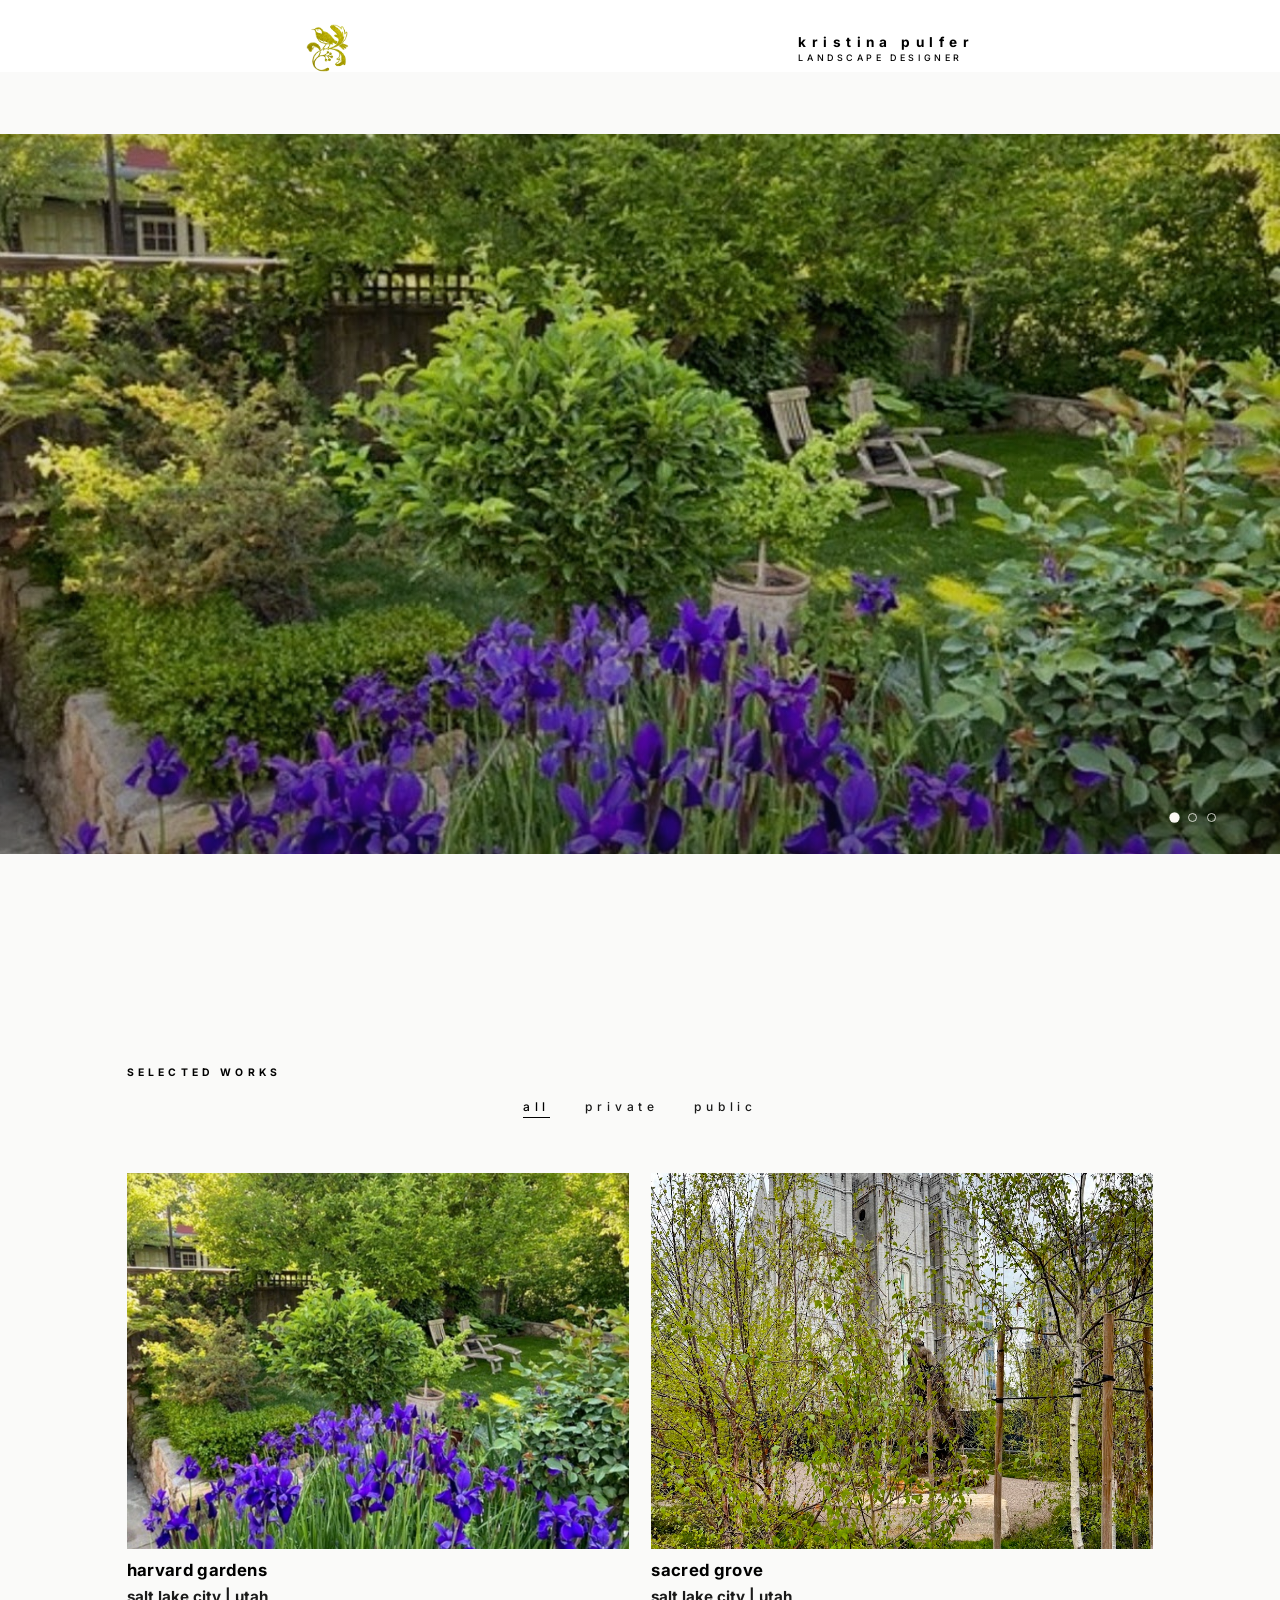
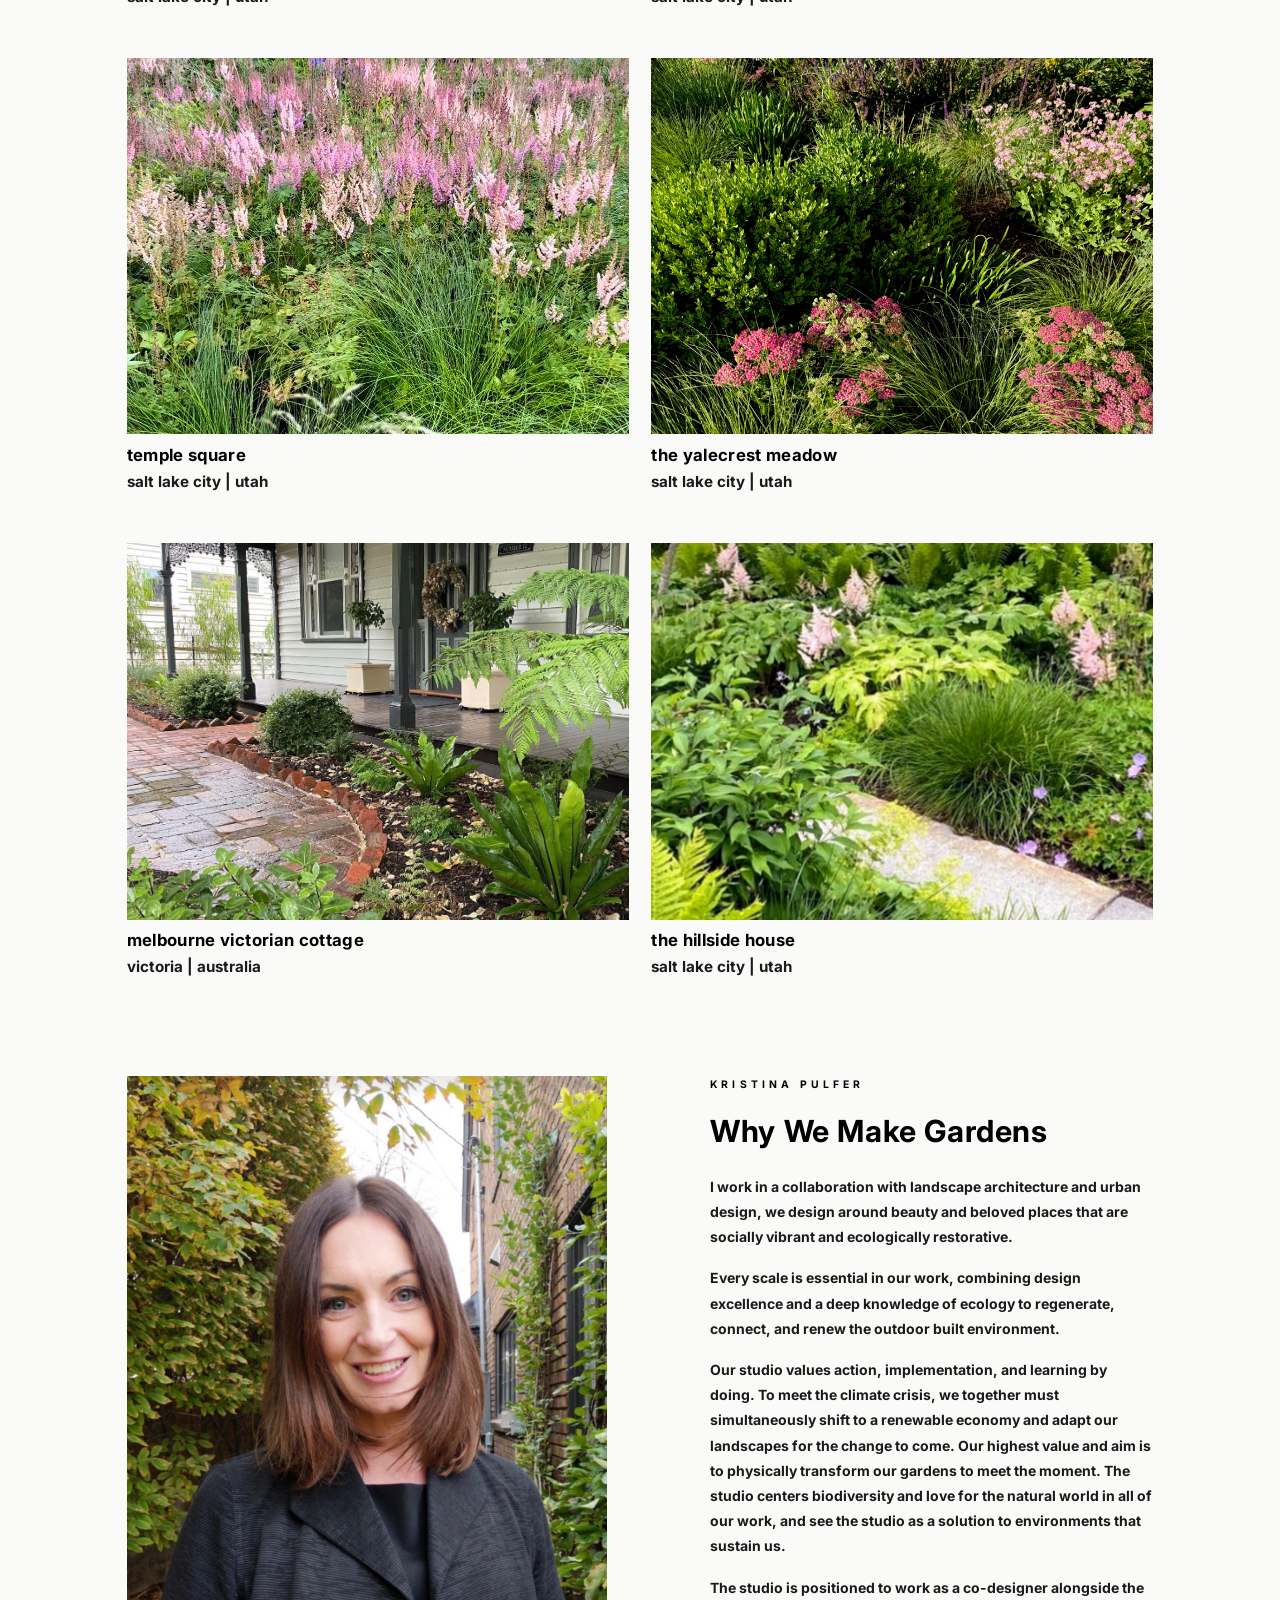
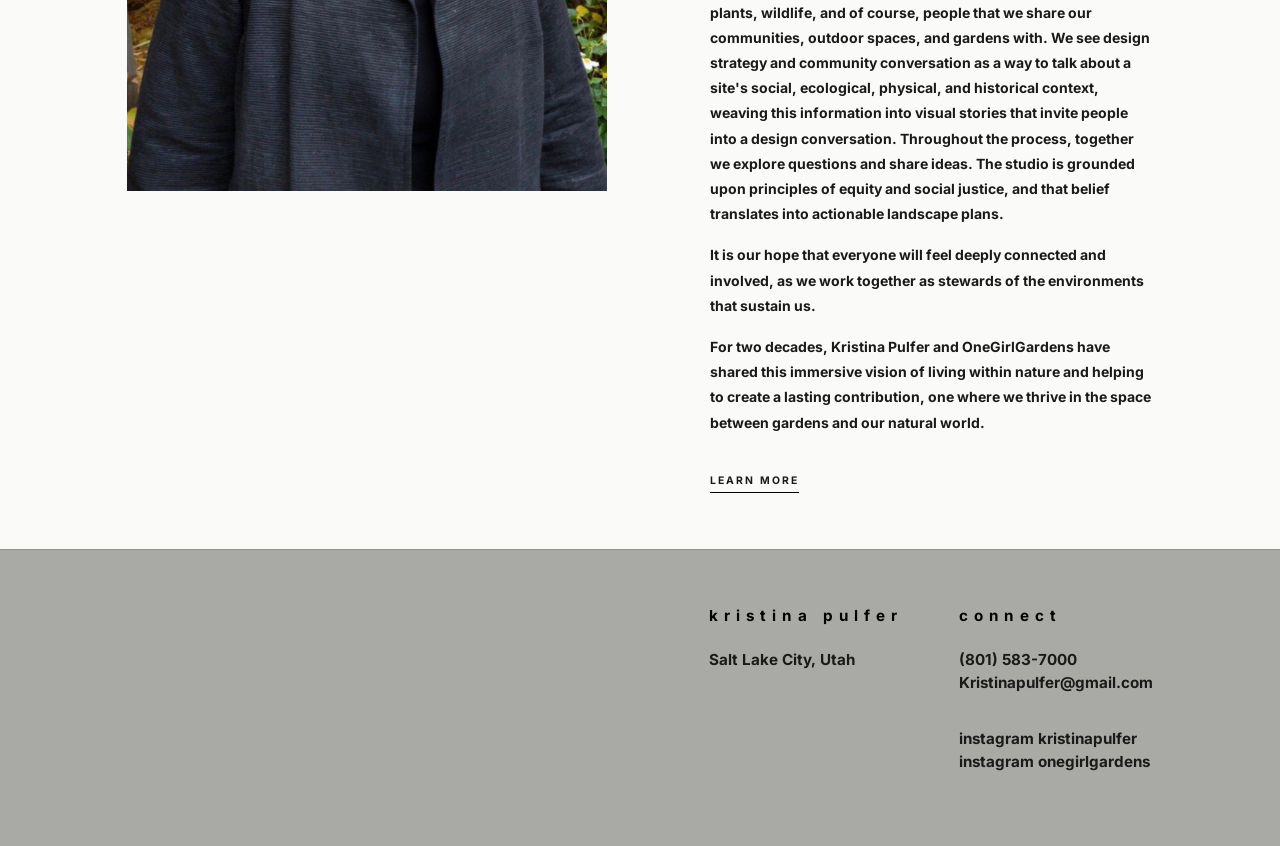
==== index.html @ d4b8185e "Remove divider line between Kristina Pulfer label and Why We Make Gardens heading Co-Authored-By: Cl" ====
<!doctype html>
<html lang="en">
<head>
<meta charset="UTF-8">
<meta name="viewport" content="width=device-width, initial-scale=1.0">
<meta name="google-site-verification" content="10KIgtIdjtp8dzds5m4-PGJbLfyk-0_ykERkSI04uSA" />
<title>Kristina Pulfer — Landscape Designer</title>
<meta name="description" content="Kristina Pulfer is a landscape designer based in Salt Lake City, working on residential gardens and civic grounds with a focus on native and water-resilient planting.">
<meta property="og:title" content="Kristina Pulfer — Landscape Designer">
<meta property="og:description" content="Landscape design and native, water-resilient planting for private gardens and civic grounds in Salt Lake City and beyond.">
<meta property="og:image" content="https://kristinapulfer.com/images/HARVARD_SUNKEN_GARDEN.jpg">
<meta property="og:url" content="https://kristinapulfer.com/">
<meta property="og:type" content="website">
<meta name="twitter:card" content="summary_large_image">
<link rel="stylesheet" href="css/style.css">
</head>
<body>

<header class="site-header">
  <div class="container">
    <a class="brand-logo" href="index.html" aria-label="Kristina Pulfer — Home"><img src="images/BIRD_LOGO.png" alt="Kristina Pulfer logo"></a>
    <nav class="main-nav">
      <a href="index.html" class="active">Projects</a>
      <a href="about.html">About</a>
      <a href="studio.html">Studio</a>
      <a href="faq.html" class="nav-faq">FAQ</a>
      <a href="visual-journal.html">Visual Journal</a>
    </nav>
    <button class="nav-toggle" aria-label="Toggle menu">
      <span class="toggle-name">kristina pulfer</span>
      <span class="toggle-tag">Landscape Designer</span>
    </button>
  </div>
</header>

<div class="home-hero">
  <div class="hero-slide is-active"><img src="images/HARVARD_SUNKEN_GARDEN_IRIS.jpg" alt="Purple irises in the sunken garden, Harvard Gardens"></div>
  <div class="hero-slide"><img src="images/HERO_TS_COME_FOLLOW_ME.jpg" alt="Naturalistic perennial border, Temple Square"></div>
  <div class="hero-slide"><img src="images/HERO_PRIESTHOOD_ASSEMBLYHALL.jpg" alt="Coneflowers and grasses, Temple Square"></div>
  <div class="hero-dots">
    <button type="button" class="is-active" aria-label="Show slide 1"></button>
    <button type="button" aria-label="Show slide 2"></button>
    <button type="button" aria-label="Show slide 3"></button>
  </div>
</div>

<section class="projects-band" style="padding-bottom:2.5rem;">
  <div class="container">
    <div class="selected-heading">
      <p class="label">Selected Works</p>
    </div>

    <div class="filter-tabs">
      <button type="button" class="active" data-filter="all">all</button>
      <button type="button" data-filter="private">private</button>
      <button type="button" data-filter="public">public</button>
    </div>

    <div class="square-grid">

      <a class="square-tile" href="projects/harvard.html" data-location="private">
        <div class="frame"><img src="images/HARVARD_SUNKEN_GARDEN.jpg" alt="Sunken garden room, Harvard Gardens"></div>
        <div class="square-caption">
          <h3>harvard gardens</h3>
          <p class="location">salt lake city | utah</p>
        </div>
      </a>

      <a class="square-tile" href="projects/sacred-grove.html" data-location="public">
        <div class="frame"><img src="images/SACREDGROVE_TEMPLE.jpg" alt="Sacred Grove, Temple Square"></div>
        <div class="square-caption">
          <h3>sacred grove</h3>
          <p class="location">salt lake city | utah</p>
        </div>
      </a>

      <a class="square-tile" href="projects/priesthood-garden.html" data-location="public">
        <div class="frame"><img src="images/PRIESTHOOD_ASTILBE2.jpg" alt="Astilbe meadow, Priesthood Garden, Temple Square"></div>
        <div class="square-caption">
          <h3>temple square</h3>
          <p class="location">salt lake city | utah</p>
        </div>
      </a>

      <a class="square-tile" href="projects/1500-east.html" data-location="private">
        <div class="frame"><img src="images/YALECREST_SEDUM_BORDER.jpg" alt="Sedum, grasses, and salvia border, the Yalecrest Meadow"></div>
        <div class="square-caption">
          <h3>the yalecrest meadow</h3>
          <p class="location">salt lake city | utah</p>
        </div>
      </a>

      <a class="square-tile" href="projects/no-12.html" data-location="private">
        <div class="frame"><img src="images/MELBOURNE_FERN_BORDER.jpeg" alt="Front porch with wreath on the door, Melbourne Victorian Cottage"></div>
        <div class="square-caption">
          <h3>melbourne victorian cottage</h3>
          <p class="location">victoria | australia</p>
        </div>
      </a>

      <a class="square-tile" href="projects/avenues.html" data-location="private">
        <div class="frame"><img src="images/AVENUES_GARDEN.jpg" alt="Terraced hillside garden, The Hillside House"></div>
        <div class="square-caption">
          <h3>the hillside house</h3>
          <p class="location">salt lake city | utah</p>
        </div>
      </a>

    </div>
  </div>
</section>

<section id="studio" class="text-band">
  <div class="container">
    <div class="about-teaser" style="grid-template-columns: 1.1fr 1fr; align-items: start;">
      <div class="about-teaser-img" style="aspect-ratio: 1320 / 1965; max-width: 480px;">
        <img src="images/KRISTINA_PORTRAIT_HARVARD.jpeg" alt="Kristina Pulfer" style="width:100%; height:100%; object-fit:cover;">
      </div>
      <div class="about-teaser-text">
        <p class="label">Kristina Pulfer</p>
        <h2 style="font-size:clamp(1.4rem, 2.6vw, 1.9rem); margin:0.6em 0 0.8em;">Why We Make Gardens</h2>
        <p>I work in a collaboration with landscape architecture and urban design, we design around beauty and beloved places that are socially vibrant and ecologically restorative.</p>
        <p>Every scale is essential in our work, combining design excellence and a deep knowledge of ecology to regenerate, connect, and renew the outdoor built environment.</p>
        <p>Our studio values action, implementation, and learning by doing. To meet the climate crisis, we together must simultaneously shift to a renewable economy and adapt our landscapes for the change to come. Our highest value and aim is to physically transform our gardens to meet the moment. The studio centers biodiversity and love for the natural world in all of our work, and see the studio as a solution to environments that sustain us.</p>
        <p>The studio is positioned to work as a co-designer alongside the plants, wildlife, and of course, people that we share our communities, outdoor spaces, and gardens with. We see design strategy and community conversation as a way to talk about a site's social, ecological, physical, and historical context, weaving this information into visual stories that invite people into a design conversation. Throughout the process, together we explore questions and share ideas. The studio is grounded upon principles of equity and social justice, and that belief translates into actionable landscape plans.</p>
        <p>It is our hope that everyone will feel deeply connected and involved, as we work together as stewards of the environments that sustain us.</p>
        <p>For two decades, Kristina Pulfer and OneGirlGardens have shared this immersive vision of living within nature and helping to create a lasting contribution, one where we thrive in the space between gardens and our natural world.</p>
        <a href="about.html" style="display:inline-block; margin-top:1.4rem; font-family:'Inter',sans-serif; font-size:0.65rem; letter-spacing:0.2em; text-transform:uppercase; border-bottom:1px solid var(--brown); padding-bottom:2px;">Learn More</a>
      </div>
    </div>
  </div>
</section>

<footer class="site-footer" style="margin-top:0;">
  <div class="container">
    <div class="footer-grid">
      <div>
        <p class="footer-name">Kristina Pulfer</p>
        <p>Salt Lake City, Utah</p>
      </div>
      <div>
        <h4 class="label">Connect</h4>
        <a href="tel:+18015837000">(801) 583-7000</a>
        <a href="mailto:Kristinapulfer@gmail.com">Kristinapulfer@gmail.com</a>
        <a href="https://instagram.com/kristinapulfer" target="_blank" rel="noopener" style="margin-top:2.4em;">instagram kristinapulfer</a>
        <a href="https://instagram.com/onegirlgardens" target="_blank" rel="noopener">instagram onegirlgardens</a>
      </div>
    </div>
  </div>
</footer>
<script src="js/main.js"></script>
</body>
</html>
---- css/style.css ----
@import url('https://fonts.googleapis.com/css2?family=Inter:wght@300;400;500;700&display=swap');

:root {
  --cream: #FAFAF9;
  --cream-alt: #FAFAF9;
  --footer-gray: #A9A9A5;
  --page-gray: #FAFAF9;
  --brown: #000000;
  --brown-soft: #1A1A1A;
  --green: #000000;
  --green-dark: #000000;
  --line: rgba(0, 0, 0, 0.14);
  --max: 1180px;
}

* { box-sizing: border-box; }

html { font-size: 16px; scroll-behavior: smooth; overflow-x: hidden; }
html.nav-open, html.nav-open body { overflow: hidden; }

body {
  margin: 0;
  overflow-x: hidden;
  background: var(--cream);
  color: var(--brown-soft);
  font-family: 'Inter', Helvetica, Arial, sans-serif;
  font-weight: 700;
  line-height: 1.6;
  -webkit-font-smoothing: antialiased;
}

h1, h2, h3, h4 {
  font-family: 'Inter', Helvetica, Arial, sans-serif;
  color: var(--brown);
  font-weight: 700;
  letter-spacing: 0.02em;
  line-height: 1.2;
  margin: 0 0 0.5em;
}

h1 { font-size: clamp(2.4rem, 5vw, 4rem); }
h2 { font-size: clamp(1.8rem, 3vw, 2.6rem); }
h3 { font-size: clamp(1.2rem, 2vw, 1.6rem); }

a { color: inherit; text-decoration: none; }

p { font-size: 0.875rem; line-height: 1.8; margin: 0 0 1.2em; }

img { max-width: 100%; display: block; }

.label {
  font-family: 'Inter', Helvetica, Arial, sans-serif;
  text-transform: uppercase;
  letter-spacing: 0.4em;
  font-size: 0.65rem;
  font-weight: 700;
  color: var(--green-dark);
}

.container {
  max-width: var(--max);
  margin: 0 auto;
  padding: 0 6vw;
}
.container-wide {
  max-width: none;
  margin: 0;
  padding: 0 6vw;
}
.text-band {
  background: var(--page-gray);
  padding-top: 3.5rem;
  padding-bottom: 3.5rem;
}

/* ---------- Header / Nav ---------- */
.site-header {
  position: relative;
  z-index: 50;
  background: #FFFFFF;
  border-bottom: none;
}

.site-header .container {
  display: flex;
  flex-direction: row;
  align-items: center;
  justify-content: space-between;
  height: auto;
  padding-top: 1.5rem;
  padding-bottom: 0;
  padding-left: min(3in, 20vw);
  padding-right: min(3in, 20vw);
  position: relative;
}

.brand-icon { display: none; }

.main-nav { display: none; }

.nav-toggle {
  display: flex; flex-direction: column; align-items: flex-start; gap: 2px;
  background: none; border: none; cursor: pointer;
  z-index: 60; position: relative; padding: 0; text-align: left;
}
.nav-toggle .toggle-name {
  font-family: 'Inter', sans-serif; font-size: 0.85rem; font-weight: 700;
  letter-spacing: 0.4em; color: var(--brown); text-transform: lowercase;
}
.nav-toggle .toggle-tag {
  font-family: 'Inter', Helvetica, Arial, sans-serif; font-size: 0.56rem; font-weight: 500;
  letter-spacing: 0.4em; text-transform: uppercase; color: var(--green-dark);
  background: linear-gradient(90deg, var(--green-dark) 0%, var(--brown) 50%, var(--green-dark) 100%);
  background-size: 260% 100%;
  background-position: 0% 0%;
  -webkit-background-clip: text;
  background-clip: text;
  -webkit-text-fill-color: transparent;
  transition: background-position 1.2s ease;
}
.nav-toggle:hover .toggle-tag {
  background-position: 100% 0%;
}

.brand-logo {
  display: flex; align-items: center; z-index: 60; position: relative;
}
.brand-logo img { height: 48px; width: auto; display: block; }
html.nav-open .brand-logo { display: none; }

.main-nav { position: fixed; inset: 0; background: var(--footer-gray); flex-direction: column;
  align-items: center; justify-content: center; padding: 2em 8vw; gap: 2.2em; margin-top: 0; transform: translateX(100%);
  transition: transform 0.3s ease; z-index: 55; }
.main-nav.open { display: flex; transform: translateX(0); }
.main-nav a {
  font-family: 'Inter', sans-serif; font-weight: 700; font-size: 1.15rem;
  letter-spacing: 0.4em; text-transform: lowercase; color: var(--brown);
  padding: 0; border-bottom: none; text-align: center;
}
.main-nav a:hover, .main-nav a.active { color: var(--brown); opacity: 0.7; }
.main-nav a.nav-faq { text-transform: none; }

/* ---------- Sections ---------- */
section { padding: 5rem 0; }
.section-alt { background: var(--cream-alt); border-top: 1px solid var(--line); border-bottom: 1px solid var(--line); }
.intro {
  max-width: 720px;
  margin-left: 0;
  margin-right: auto;
}
.intro p:first-of-type { font-size: 1rem; color: var(--brown); }

.divider {
  border: none; border-top: 1px solid var(--line);
  width: 40px; margin: 2rem 0;
}

/* ---------- Text hero band (interior pages) ---------- */
.about-hero {
  padding: 6.5rem 0 4.6rem;
  background: var(--cream-alt);
  border-bottom: 1px solid var(--line);
}
.about-hero-inner { max-width: var(--max); margin: 0 auto; padding: 0 6vw; }
.about-hero-inner h1 { max-width: 800px; margin-bottom: 0; }

.simple-hero { padding: 3.4rem 0; }
.simple-hero .about-hero-inner .label { margin-bottom: 0.6em; }
.simple-hero .about-hero-inner h1 {
  font-family: 'Inter', sans-serif; font-weight: 700; text-transform: lowercase;
  font-size: clamp(1.5rem, 3vw, 2rem); letter-spacing: 0.01em;
  margin-bottom: 0.7em;
}
.simple-hero .about-hero-inner p { max-width: 620px; }
.about-hero-inner p { max-width: 620px; margin-top: 0; margin-bottom: 0; }

/* ---------- Split-screen: image + type ---------- */
.about-teaser {
  display: grid;
  grid-template-columns: 1fr 1fr;
  gap: 6rem;
  align-items: center;
}
.about-teaser-text p { max-width: 480px; margin-bottom: 1rem; }
.about-teaser-img { aspect-ratio: 3 / 4; overflow: hidden; background: var(--line); }
.about-teaser-img img { width: 100%; height: 100%; object-fit: cover; }
@media (max-width: 960px) {
  .about-teaser { grid-template-columns: 1fr; gap: 3rem; }
  .about-teaser-img { aspect-ratio: 16 / 9; }
}

/* ---------- Pull quote ---------- */
.pull-quote { max-width: 760px; margin: 0 auto; text-align: center; }
.pull-quote blockquote {
  margin: 0; font-family: 'Inter', Helvetica, Arial, sans-serif; font-style: italic;
  font-weight: 700; font-size: clamp(1.5rem, 3vw, 2.1rem); line-height: 1.4; color: var(--brown);
}
.pull-quote cite {
  display: block; margin-top: 1.4rem; font-style: normal;
  font-family: 'Inter', sans-serif; font-size: 0.65rem; letter-spacing: 0.4em;
  text-transform: uppercase; color: var(--green-dark);
}

/* ---------- Single-column text block (methods/FAQ) ---------- */
.methods-block { max-width: 900px; }
.methods-block h2 {
  font-family: 'Inter', sans-serif; font-weight: 700; text-transform: lowercase;
  font-size: clamp(1.4rem, 2.6vw, 1.9rem); letter-spacing: 0.01em; margin-bottom: 0;
}
.methods-block p { margin-bottom: 1.2rem; max-width: 720px; }

/* ---------- Team / Principal ---------- */
.team-grid { display: grid; grid-template-columns: 1fr 1fr; gap: 6rem; margin-top: 3rem; }
.team-member-img { aspect-ratio: 770 / 1254; background: var(--line); overflow: hidden; margin-bottom: 1.5rem; }
.team-member-img img { width: 100%; height: 100%; object-fit: cover; }
.team-member h3 { font-size: 1.4rem; margin-bottom: 0.25rem; }
.team-member .role {
  font-family: 'Inter', sans-serif; font-size: 0.65rem; letter-spacing: 0.4em;
  text-transform: uppercase; color: var(--green-dark); margin-bottom: 1.5rem; display: block;
}
.team-member p { margin-bottom: 0.75rem; }
.credentials { margin-top: 1.5rem; list-style: none; padding: 0; }
.credentials li { font-size: 0.78rem; color: var(--brown-soft); padding: 0.6rem 0; border-top: 1px solid var(--line); }
.credentials li:last-child { border-bottom: 1px solid var(--line); }
@media (max-width: 780px) {
  .team-grid { grid-template-columns: 1fr; gap: 3rem; }
}

/* Single team member, shown side-by-side: photo left, info right */
.team-member-solo { display: grid; grid-template-columns: 280px 1fr; gap: 3.5rem; align-items: start; }
.team-member-solo .team-member-img { margin-bottom: 0; }
@media (max-width: 700px) {
  .team-member-solo { grid-template-columns: 1fr; gap: 1.6rem; }
  .team-member-solo .team-member-img { max-width: 280px; }
}

/* ---------- Two-column list block (services / locations) ---------- */
.methods-two-col { display: grid; grid-template-columns: 1fr 1fr; gap: 6rem; align-items: start; }
.methods-col ul { list-style: none; margin: 0; padding: 0; }
.methods-col li { padding: 0.75rem 0; border-bottom: 1px solid var(--line); font-size: 0.875rem; }
.methods-col li a:hover { color: var(--green-dark); }

.methods-list { list-style: none; margin-top: 0; padding: 0; }
.methods-list li { padding: 1.25rem 0; border-bottom: 1px solid var(--line); font-size: 0.875rem; color: var(--brown-soft); line-height: 1.75; }
.methods-list li:first-child { border-top: 1px solid var(--line); }
.methods-list li strong {
  display: block; font-family: 'Inter', Helvetica, Arial, sans-serif; font-size: 1.05rem;
  font-weight: 700; margin-bottom: 0.3rem;
}
.methods-list-avoid li strong { color: #8B5A46; }
.methods-list-use li strong { color: var(--green-dark); }
@media (max-width: 780px) {
  .methods-two-col { grid-template-columns: 1fr; gap: 3rem; }
}

/* ---------- Homepage hero (stacked) ---------- */
.home-hero { position: relative; width: 100%; height: 80vh; min-height: 480px; overflow: hidden; margin-top: max(0.65in, 5vh); margin-bottom: max(0.75in, 4vh); }
.home-hero .hero-slide {
  position: absolute; inset: 0; z-index: 0;
  opacity: 0; transition: opacity 1.8s ease;
}
.home-hero .hero-slide.is-active { opacity: 1; z-index: 1; }
.home-hero .hero-slide img { width: 100%; height: 100%; object-fit: cover; }
.home-hero::after {
  content: "";
  position: absolute; inset: 0; z-index: 2;
  background: linear-gradient(180deg, rgba(20,14,9,0.22) 0%, rgba(20,14,9,0.12) 45%, rgba(20,14,9,0.44) 100%);
}
.home-hero-text {
  position: absolute; left: 0; bottom: 0; max-width: 700px;
  text-align: left; padding: 0 6vw 3rem; z-index: 3;
}
.home-hero-text .label {
  color: rgba(251,249,243,0.85); margin-top: 0.8em; margin-bottom: 0;
  font-size: 0.8rem; letter-spacing: 0.4em;
}
.home-hero-text h1 {
  color: #FBF9F3; margin: 0;
  font-family: 'Inter', sans-serif; font-weight: 700;
  letter-spacing: 0.02em; text-transform: lowercase;
  font-size: clamp(1.8rem, 4vw, 3rem);
}

@media (max-width: 760px) {
  .home-hero-text { max-width: 100%; padding: 0 6vw 2.6rem; }
}

.hero-dots {
  position: absolute; right: 4rem; bottom: 2rem;
  display: flex; gap: 0.6em; z-index: 3;
}

@media (max-width: 760px) {
  .hero-dots { right: 6vw; bottom: 1.4rem; }
}
.hero-dots button {
  width: 9px; height: 9px; padding: 0; border-radius: 50%;
  border: 1px solid rgba(251,249,243,0.8); background: transparent;
  cursor: pointer; transition: background 0.25s, transform 0.25s;
}
.hero-dots button.is-active { background: #FBF9F3; transform: scale(1.15); }

/* ---------- Interior page hero ---------- */
.page-hero { position: relative; width: 100%; height: 52vh; min-height: 340px; overflow: hidden; }
.page-hero img { width: 100%; height: 100%; object-fit: cover; }
.page-hero::after {
  content: "";
  position: absolute; inset: 0;
  background: linear-gradient(180deg, rgba(20,14,9,0.2) 0%, rgba(20,14,9,0.1) 45%, rgba(20,14,9,0.42) 100%);
}
.page-hero-text {
  position: absolute; left: 0; bottom: 0; max-width: 640px;
  text-align: left; padding: 0 6vw 2.6rem; z-index: 2;
}
.page-hero-text .label {
  color: rgba(251,249,243,0.85); margin-bottom: 0.6em;
  font-size: 0.78rem; letter-spacing: 0.4em;
}
.page-hero-text h1 { color: #FBF9F3; margin: 0; }

@media (max-width: 760px) {
  .page-hero { height: 38vh; min-height: 280px; }
  .page-hero-text { padding: 0 6vw 2rem; }
}

.selected-heading { text-align: left; padding: 3.6rem 0 0; }

/* ---------- Project grid (homepage) ---------- */
/* ---------- Project filter tabs (Dan Pearson format) ---------- */
.filter-tabs {
  display: flex; gap: 2.2rem; justify-content: center;
  margin: 0 0 3.4rem;
}
.filter-tabs button {
  background: none; border: none; cursor: pointer; padding: 0.3em 0;
  font-family: 'Inter', sans-serif; font-size: 0.75rem; font-weight: 500;
  letter-spacing: 0.4em; text-transform: lowercase; color: var(--brown-soft);
  border-bottom: 1px solid transparent;
}
.filter-tabs button.active { color: var(--brown); border-bottom-color: var(--brown); }

/* ---------- Project grid (Dan Pearson format) ---------- */
.projects-band { background: var(--page-gray); padding-bottom: 3.5rem; }
.square-grid {
  display: grid;
  grid-template-columns: repeat(2, 1fr);
  column-gap: 1.4rem;
  row-gap: 3rem;
}
.square-tile { display: block; }
.square-tile.is-hidden { display: none; }
.square-tile .frame { width: 100%; aspect-ratio: 4 / 3; overflow: hidden; background: var(--line); }
.square-tile img { width: 100%; height: 100%; object-fit: cover; transition: transform 0.6s ease; }
.square-tile:hover img { transform: scale(1.03); }
.square-caption { padding-top: 0.6rem; }
.square-caption h3 {
  font-family: 'Inter', Helvetica, Arial, sans-serif;
  color: var(--brown); margin: 0 0 0.1em; font-size: 1.05rem;
  font-weight: 700; text-transform: lowercase; line-height: 1.4;
}
.square-caption .location {
  font-family: 'Inter', Helvetica, Arial, sans-serif; font-style: normal;
  font-size: 0.95rem; font-weight: 700; line-height: 1.7;
  color: var(--brown-soft); text-transform: lowercase; margin: 0;
}

@media (max-width: 900px) {
  .square-grid { grid-template-columns: repeat(2, 1fr); }
}
@media (max-width: 560px) {
  .square-grid { grid-template-columns: 1fr; }
}

/* ---------- Contact page ---------- */
.contact-inner {
  display: grid;
  grid-template-columns: 1fr 1fr;
  gap: 8rem;
  align-items: start;
}
.contact-heading { font-style: italic; margin-bottom: 3rem; max-width: 460px; }

.contact-details { list-style: none; margin: 1.6rem 0 0; padding: 0; }
.contact-details li {
  display: flex; gap: 1.5rem; align-items: baseline;
  padding: 1rem 0; border-bottom: 1px solid var(--line);
}
.contact-details .detail-key {
  font-family: 'Inter', sans-serif; font-size: 0.6rem; letter-spacing: 0.4em;
  text-transform: uppercase; color: var(--brown-soft); width: 60px; flex-shrink: 0;
}
.contact-details .detail-val { font-size: 0.88rem; color: var(--brown); }
.contact-details a:hover { text-decoration: underline; text-underline-offset: 3px; }

.call-button {
  display: inline-flex; align-items: center; gap: 0.6em;
  padding: 0.8em 1.6em; border: 1px solid var(--brown);
  font-family: 'Inter', sans-serif; font-size: 0.65rem; font-weight: 500;
  letter-spacing: 0.4em; text-transform: uppercase; color: var(--brown);
  transition: background 0.2s, color 0.2s;
}
.call-button:hover { background: var(--brown); color: var(--cream); text-decoration: none; }

.estimate-block h3 { font-size: clamp(1.4rem, 2.2vw, 1.8rem); font-weight: 700; margin-bottom: 0.75rem; }
.estimate-block > p { max-width: 460px; margin-bottom: 2.5rem; }

.estimate-form { display: flex; flex-direction: column; gap: 2rem; margin-top: 0; }
.estimate-form label {
  display: block; font-family: 'Inter', sans-serif; font-size: 0.65rem; font-weight: 500;
  letter-spacing: 0.4em; text-transform: uppercase; color: var(--brown-soft); margin-bottom: 0.5em;
}
.estimate-form input, .estimate-form select, .estimate-form textarea {
  width: 100%; padding: 0.5em 0; border: none; border-bottom: 1px solid var(--line);
  outline: none; font-family: 'Inter', sans-serif; font-weight: 700; font-size: 0.875rem; line-height: 1.6; background: transparent;
  color: var(--brown); border-radius: 0; -webkit-appearance: none; appearance: none;
  transition: border-color 0.2s;
}
.estimate-form select {
  cursor: pointer;
  background-image: url("data:image/svg+xml,%3Csvg xmlns='http://www.w3.org/2000/svg' width='10' height='6'%3E%3Cpath d='M1 1l4 4 4-4' stroke='%235C4A3C' fill='none'/%3E%3C/svg%3E");
  background-repeat: no-repeat; background-position: right 0.25rem center;
}
.estimate-form input::placeholder, .estimate-form textarea::placeholder { color: #B9A98F; }
.estimate-form input:focus, .estimate-form select:focus, .estimate-form textarea:focus { border-bottom-color: var(--brown); }
.estimate-form textarea { min-height: 90px; resize: vertical; }
.estimate-form button {
  align-self: flex-start; margin-top: 0.5rem; padding: 0.9rem 2.5rem;
  background: transparent; color: var(--brown); border: 1px solid var(--brown); cursor: pointer;
  font-family: 'Inter', sans-serif; font-size: 0.65rem; font-weight: 500; letter-spacing: 0.4em;
  text-transform: uppercase; transition: background 0.2s, color 0.2s;
}
.estimate-form button:hover { background: var(--brown); color: var(--cream); }

@media (max-width: 780px) {
  .contact-inner { grid-template-columns: 1fr; gap: 3rem; }
}

.contact-gray {
  background: var(--footer-gray);
  padding: 4rem 3rem;
  display: grid;
  grid-template-columns: 1fr 1fr;
  gap: 3vw;
  text-align: left;
}
.contact-gray .footer-name {
  font-family: 'Inter', sans-serif;
  font-weight: 500;
  font-size: 0.95rem;
  letter-spacing: 0.4em;
  color: var(--brown);
  text-transform: lowercase;
  margin: 0 0 0.6em;
}
.contact-gray p { font-family: 'Inter', sans-serif; font-weight: 700; font-size: 0.95rem; color: var(--brown-soft); margin: 0 0 0.4em; }
.contact-gray .contact-group h4 {
  font-family: 'Inter', sans-serif; font-weight: 500; font-size: 0.95rem;
  letter-spacing: 0.4em; text-transform: lowercase; color: var(--brown); margin: 0 0 0.6em;
}
.contact-gray .contact-group a {
  display: block; font-family: 'Inter', sans-serif; font-weight: 700; font-size: 0.95rem; color: var(--brown-soft); margin-bottom: 0.4em;
}
.contact-gray .contact-group a:hover { color: var(--green-dark); }
@media (max-width: 700px) {
  .contact-gray { grid-template-columns: 1fr; gap: 2rem; }
}

/* ---------- Project detail pages ---------- */
.project-hero { position: relative; width: 100%; height: 92vh; min-height: 560px; overflow: hidden; margin-top: max(0.75in, 8vh); margin-bottom: max(0.75in, 4vh); padding: 0 3vw; box-sizing: border-box; }
.project-hero img { width: 100%; height: 100%; object-fit: cover; display: block; }
.project-hero-overlay {
  position: absolute; top: 0; left: 0; right: 0;
  display: flex; justify-content: flex-start; align-items: flex-start;
  padding: 1.8rem 3vw;
}
.project-hero-overlay .project-hero-title,
.project-hero-overlay .studio-tag {
  font-family: 'Inter', sans-serif; font-weight: 700; font-size: 0.85rem;
  letter-spacing: 0.4em; text-transform: lowercase; color: #000; margin: 0;
}

.project-meta {
  list-style: none; margin: 1.3rem 0 1.8rem; padding: 0; max-width: 440px;
  font-family: 'Inter', sans-serif; font-size: 0.92rem;
}
.project-meta li { display: flex; justify-content: space-between; gap: 1rem; padding: 0.55em 0; border-top: 1px solid var(--line); }
.project-meta li:first-child { border-top: none; }
.project-meta .k { color: var(--brown-soft); }
.project-meta .v { color: var(--brown); text-align: right; }

.project-tagline {
  font-family: 'Inter', Helvetica, Arial, sans-serif;
  font-style: italic;
  font-size: 1.4rem;
  color: var(--brown);
  margin: 1.6rem 0 2.2rem;
  max-width: 560px;
}

/* ---------- Project narrative (Dan Pearson format) ---------- */
.dp-project-grid { display: grid; grid-template-columns: 1fr 2fr; gap: 5vw; }
.dp-section { max-width: 640px; margin: 0 0 1.8rem auto; }
.dp-section:last-child { margin-bottom: 0; }
.dp-heading {
  font-family: 'Inter', Helvetica, Arial, sans-serif; font-style: normal; font-weight: 700;
  font-size: 1.05rem; text-transform: none; color: var(--brown);
  margin-bottom: 0.5em; letter-spacing: 0;
}
.dp-section p {
  font-family: 'Inter', Helvetica, Arial, sans-serif; font-weight: 700; font-size: 0.95rem;
  line-height: 1.7; color: var(--brown-soft); margin-bottom: 0.8em;
}
.dp-section p strong { font-weight: 600; color: var(--brown); font-style: normal; }
.dp-section p em { font-style: italic; }
.dp-section ul { list-style: none; padding: 0; margin: 0 0 0.8em; }
.dp-section ul li {
  font-family: 'Inter', Helvetica, Arial, sans-serif; font-weight: 700; font-size: 0.95rem; line-height: 1.7;
  color: var(--brown-soft); margin-bottom: 0.7em; padding-left: 1.1em; position: relative;
}
.dp-section ul li::before { content: "\2014"; position: absolute; left: 0; color: var(--green-dark); }

/* ---------- Project pull-quote (Dan Pearson format) ---------- */
.dp-quote { max-width: 640px; margin: 0 0 1.8rem; }
.dp-quote blockquote {
  margin: 0 0 0.8em; font-family: 'Inter', sans-serif; font-weight: 700; font-style: italic;
  font-size: 0.95rem; line-height: 1.7; color: var(--brown-soft);
}
.dp-quote cite {
  display: block; font-style: normal; font-family: 'Inter', sans-serif;
  font-size: 0.85rem; color: var(--brown-soft);
}

/* ---------- Project metadata table (Dan Pearson format) ---------- */
.dp-meta { max-width: 640px; list-style: none; margin: 0 0 0 auto; padding: 0; }
.dp-meta li {
  display: grid; grid-template-columns: 160px 1fr; gap: 1.5rem;
  padding: 0.85em 0; border-bottom: 1px solid var(--line);
}
.dp-meta .k {
  font-family: 'Inter', Helvetica, Arial, sans-serif; font-weight: 700; font-size: 0.85rem;
  color: var(--brown); text-transform: lowercase;
}
.dp-meta .v { font-family: 'Inter', Helvetica, Arial, sans-serif; font-weight: 700; font-size: 0.9rem; color: var(--brown-soft); }
@media (max-width: 560px) {
  .dp-meta li { grid-template-columns: 1fr; gap: 0.3rem; }
}

@media (max-width: 860px) {
  .dp-project-grid { grid-template-columns: 1fr; gap: 2.4rem; }
}

.stack-gallery {
  margin-top: 1rem;
  width: 100vw;
  margin-left: calc(50% - 50vw);
  padding: 0 3vw;
  box-sizing: border-box;
}
.stack-gallery figure { margin: 0; overflow: hidden; }
.stack-gallery figcaption { font-family: 'Inter', sans-serif; font-size: 0.78rem; letter-spacing: 0.05em; color: var(--brown-soft); margin-top: 0.7rem; }

.gallery-row { margin-bottom: 0.5in; }
.gallery-row:last-child { margin-bottom: 0; }
.gallery-row.full img, .gallery-row.full video { width: 100%; height: auto; display: block; }
.gallery-row.pair { display: grid; grid-template-columns: repeat(2, 1fr); gap: 0.5in; }
.gallery-row.pair img, .gallery-row.pair video { width: 100%; height: 100%; aspect-ratio: 3 / 4; object-fit: cover; display: block; }
@media (max-width: 700px) {
  .gallery-row.pair { grid-template-columns: 1fr; }
}

/* ---------- Gallery ---------- */
.gallery {
  display: grid;
  grid-template-columns: repeat(6, 1fr);
  gap: 1.1rem;
  margin-top: 1rem;
}
.gallery img { width: 100%; height: 100%; object-fit: cover; }
.g-w2 { grid-column: span 3; }
.g-w3 { grid-column: span 4; }
.g-w1 { grid-column: span 2; }
.g-full { grid-column: span 6; }
.gallery figure { margin: 0; }
.gallery figcaption {
  font-family: 'Inter', sans-serif; font-size: 0.72rem; letter-spacing: 0.06em;
  color: var(--brown-soft); margin-top: 0.5rem;
}
@media (max-width: 760px) {
  .gallery { grid-template-columns: repeat(2, 1fr); }
  .g-w2, .g-w3, .g-w1, .g-full { grid-column: span 2; }
}

/* ---------- About page ---------- */
.coursework-grid {
  display: grid;
  grid-template-columns: repeat(3, 1fr);
  gap: 1.6rem;
  margin-top: 2rem;
}
.coursework-grid img { aspect-ratio: 4/3; object-fit: cover; }
.coursework-grid figcaption { font-family:'Inter',sans-serif; font-size:0.72rem; letter-spacing:0.05em; color: var(--brown-soft); margin-top:0.5rem; }
@media (max-width: 700px) {
  .coursework-grid { grid-template-columns: repeat(2, 1fr); }
}

/* ---------- Resume: Professional Experience ---------- */
.exp-grid {
  display: grid;
  grid-template-columns: 1fr 1fr;
  gap: 2.8rem;
  margin-top: 1.6rem;
}
.exp-entry .loc {
  font-family: 'Inter', sans-serif; font-size: 0.74rem; letter-spacing: 0.04em;
  color: var(--brown-soft); margin-bottom: 0.2rem;
}
.exp-entry .org {
  display: flex; justify-content: space-between; align-items: baseline; gap: 1rem;
  font-family: 'Inter', Helvetica, Arial, sans-serif; font-weight: 600; color: var(--brown); font-size: 1.2rem;
}
.exp-entry .org .dates {
  font-family: 'Inter', sans-serif; font-size: 0.72rem; letter-spacing: 0.04em;
  color: var(--brown-soft); font-weight: 700; white-space: nowrap;
}
.exp-entry .role { font-style: italic; color: var(--brown-soft); font-size: 0.96rem; margin: 0.15rem 0 0.7rem; }
.exp-entry .summary { font-size: 0.92rem; color: var(--brown-soft); line-height: 1.55; margin: 0 0 0.7rem; }
.exp-entry ul { margin: 0; padding-left: 1.05em; font-size: 0.88rem; color: var(--brown-soft); line-height: 1.55; }
.exp-entry li + li { margin-top: 0.4em; }

/* ---------- Resume: Education ---------- */
.edu-list { margin-top: 1.6rem; display: grid; grid-template-columns: 1fr 1fr; gap: 2.8rem; }
.edu-entry .school { font-family: 'Inter', Helvetica, Arial, sans-serif; font-weight: 600; color: var(--brown); font-size: 1.1rem; }
.edu-entry .track { font-size: 0.94rem; color: var(--brown-soft); }
.edu-entry .note {
  font-family: 'Inter', sans-serif; font-size: 0.72rem; letter-spacing: 0.02em;
  color: var(--brown-soft); margin-top: 0.2rem;
}

@media (max-width: 780px) {
  .exp-grid, .edu-list { grid-template-columns: 1fr; gap: 1.8rem; }
}

/* ---------- Footer ---------- */
.site-footer {
  border-top: 1px solid var(--line);
  padding: 3.5rem 0 4.5rem;
  margin-top: 1.5in;
  background: var(--footer-gray);
}
.footer-grid {
  display: flex;
  justify-content: flex-end;
  gap: 3.5rem;
}
.footer-grid h4, .footer-grid .footer-name {
  font-family: 'Inter', sans-serif; font-weight: 700; font-size: 0.95rem;
  letter-spacing: 0.4em; text-transform: lowercase; color: var(--brown);
  line-height: 1.3; margin: 0 0 1.6em;
}
.footer-grid p, .footer-grid a { font-family: 'Inter', sans-serif; font-weight: 700; font-size: 0.95rem; line-height: 1.3; color: var(--brown-soft); margin: 0 0 0.2em; }
.footer-grid a { display:block; }
.footer-grid a:hover { color: var(--green-dark); }
.footer-bottom {
  margin-top: 2.6rem; padding-top: 1.4rem; border-top: 1px solid var(--line);
  font-family:'Inter',sans-serif; font-size: 0.72rem; letter-spacing: 0.05em; color: var(--brown-soft);
  display:flex; justify-content:space-between; flex-wrap:wrap; gap: 0.6em;
}
@media (max-width: 700px) {
  .footer-grid { flex-direction: column; align-items: flex-start; text-align: left; gap: 2rem; }
}

/* ---------- FAQ page ---------- */
.faq-list { margin-top: 0; }
.faq-item { padding: 1.5rem 0; border-bottom: 1px solid var(--line); }
.faq-item h3 {
  font-family: 'Inter', sans-serif; font-size: 0.8rem; letter-spacing: 0.4em;
  text-transform: uppercase; font-weight: 500; color: var(--brown);
  margin-bottom: 0.75rem;
}
.faq-item p { margin-bottom: 0; color: var(--brown-soft); }
.faq-item p + p { margin-top: 0.9em; }

/* ---------- Buttons ---------- */
.btn {
  display: inline-block;
  font-family: 'Inter', sans-serif;
  text-transform: uppercase;
  letter-spacing: 0.4em;
  font-size: 0.78rem;
  color: var(--brown);
  border: 1px solid var(--brown);
  padding: 0.85em 1.8em;
  transition: background 0.2s, color 0.2s;
}
.btn:hover { background: var(--brown); color: var(--cream); }
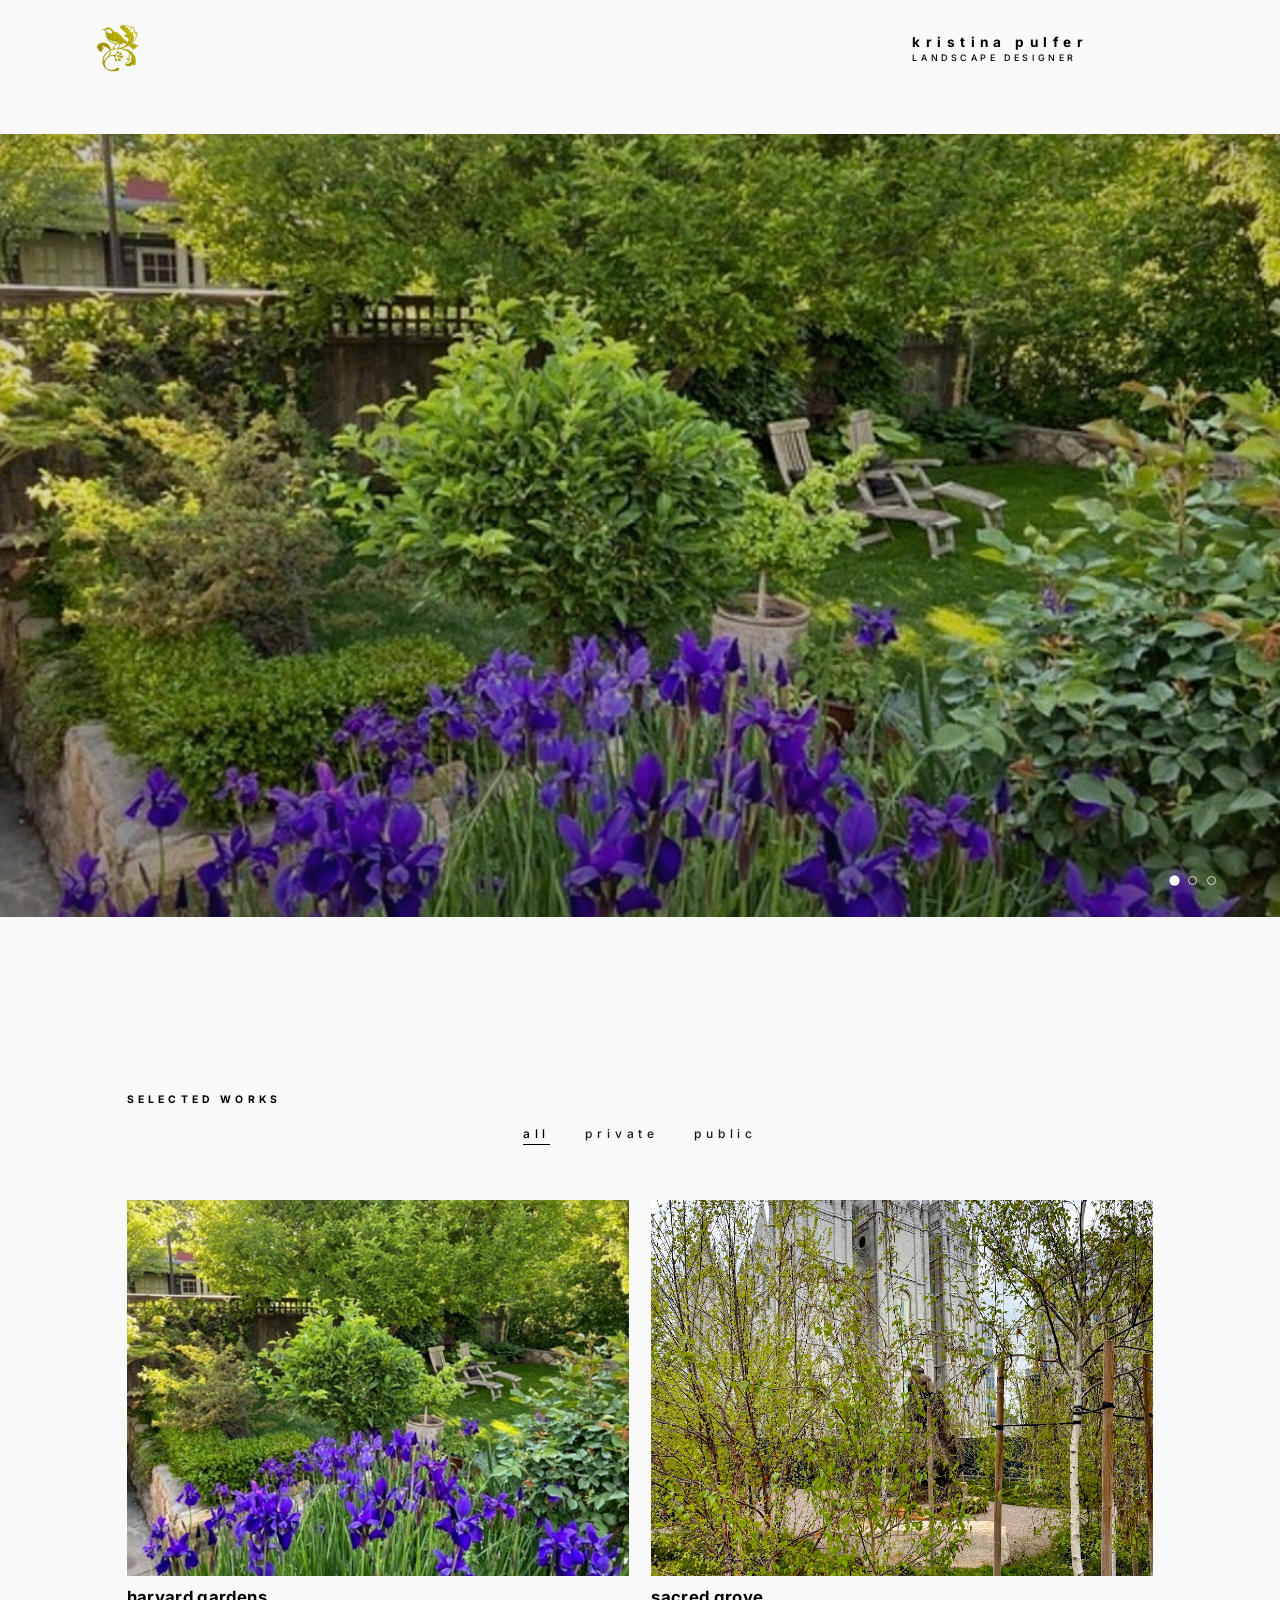
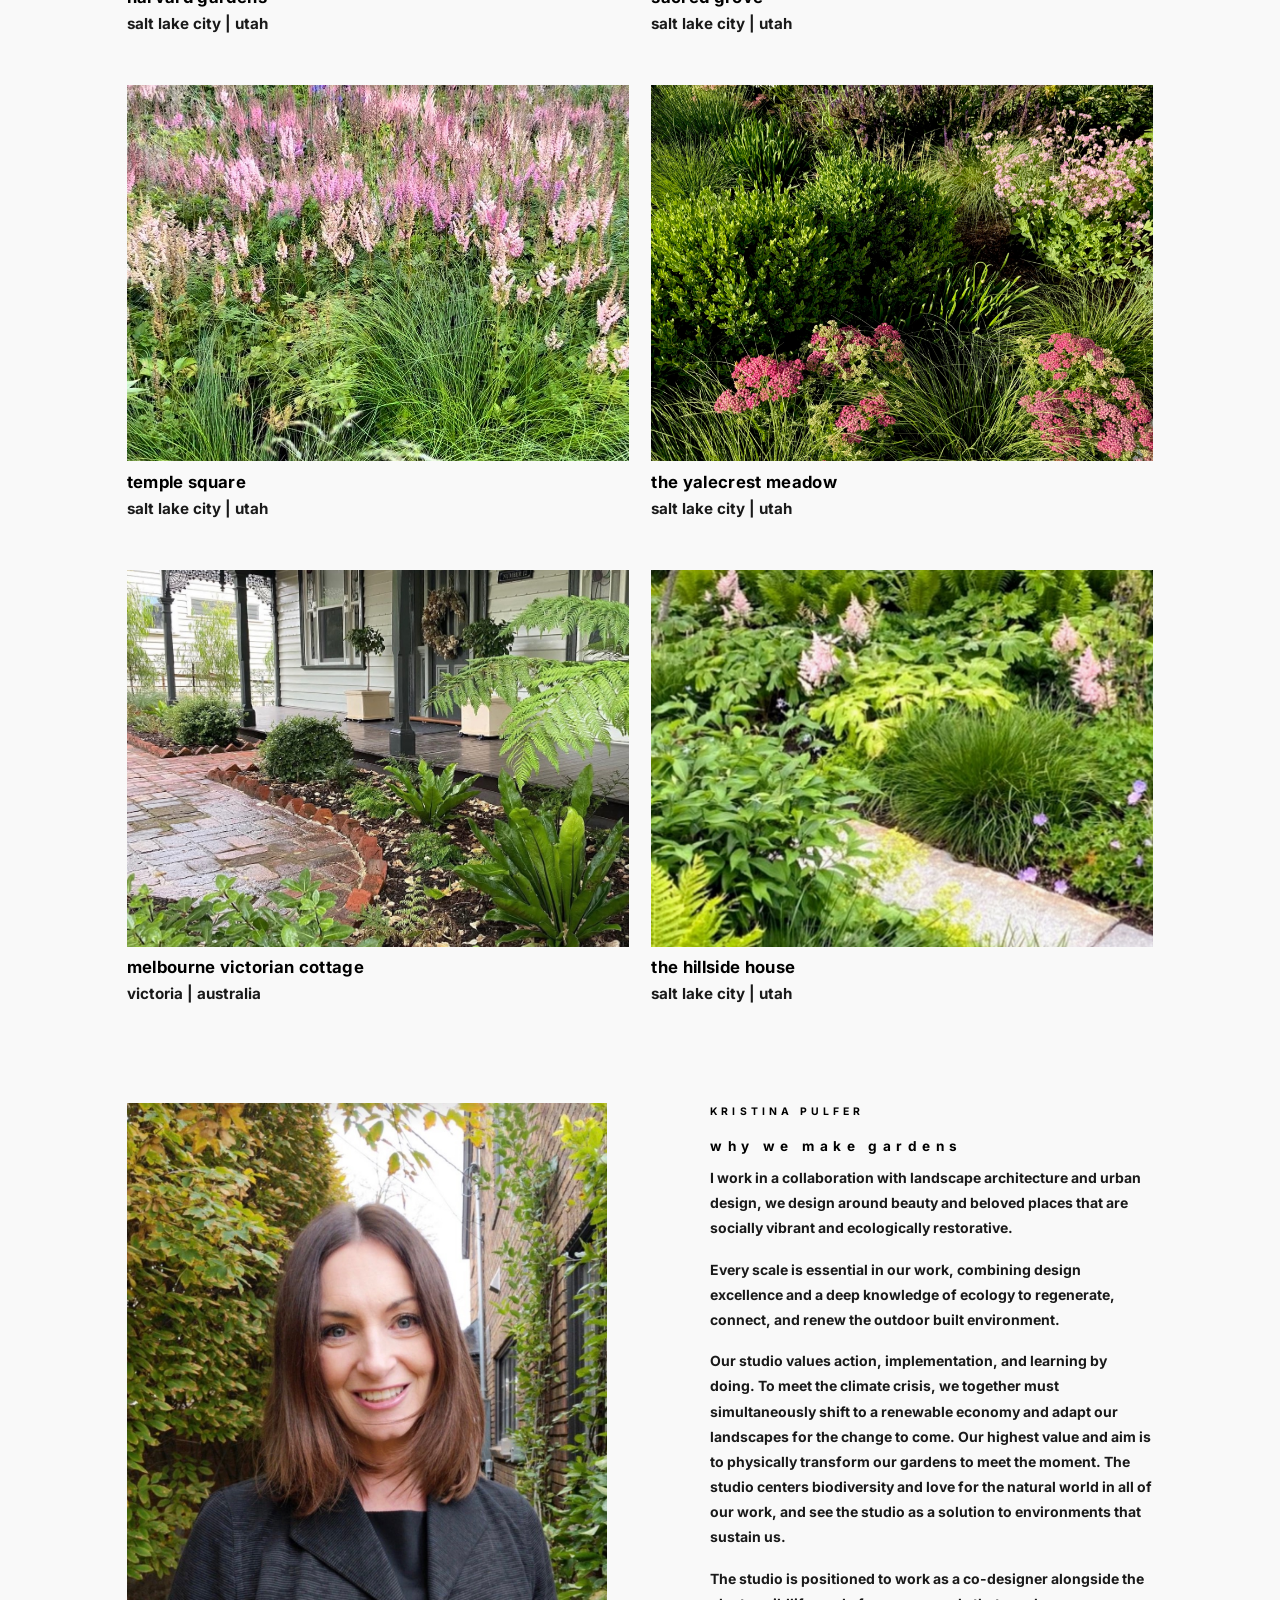
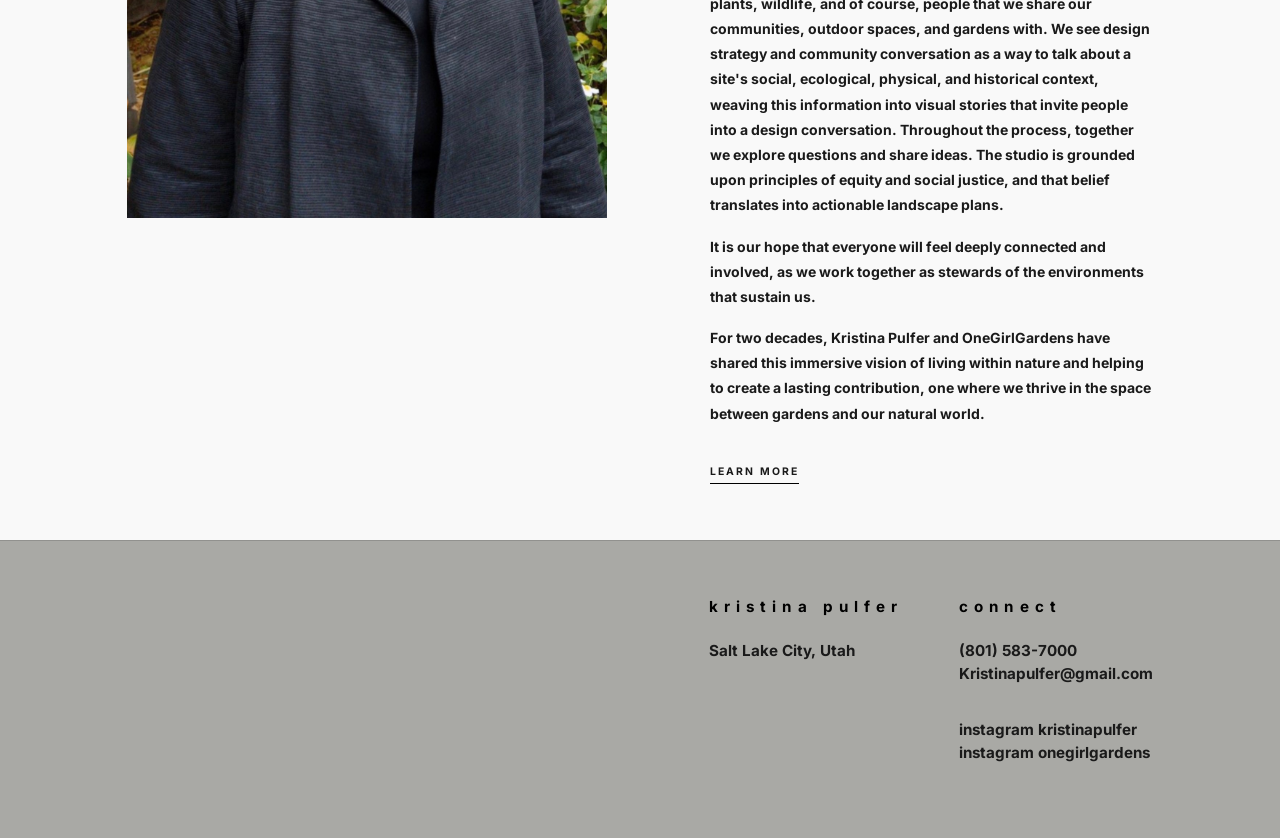
==== commit db758f36: "Match Why We Make Gardens heading style to the header name (bold, lowercase, wide letter-spacing) Co" ====
--- a/index.html
+++ b/index.html
@@ -118,7 +118,7 @@
       </div>
       <div class="about-teaser-text">
         <p class="label">Kristina Pulfer</p>
-        <h2 style="font-size:clamp(1.4rem, 2.6vw, 1.9rem); margin:0.6em 0 0.8em;">Why We Make Gardens</h2>
+        <h2 style="font-family:'Inter', Helvetica, Arial, sans-serif; font-size:0.85rem; font-weight:700; letter-spacing:0.4em; text-transform:lowercase; color:var(--brown); margin:0.6em 0 0.8em;">Why We Make Gardens</h2>
         <p>I work in a collaboration with landscape architecture and urban design, we design around beauty and beloved places that are socially vibrant and ecologically restorative.</p>
         <p>Every scale is essential in our work, combining design excellence and a deep knowledge of ecology to regenerate, connect, and renew the outdoor built environment.</p>
         <p>Our studio values action, implementation, and learning by doing. To meet the climate crisis, we together must simultaneously shift to a renewable economy and adapt our landscapes for the change to come. Our highest value and aim is to physically transform our gardens to meet the moment. The studio centers biodiversity and love for the natural world in all of our work, and see the studio as a solution to environments that sustain us.</p>
--- a/css/style.css
+++ b/css/style.css
@@ -1,10 +1,10 @@
 @import url('https://fonts.googleapis.com/css2?family=Inter:wght@300;400;500;700&display=swap');
 
 :root {
-  --cream: #FAFAF9;
-  --cream-alt: #FAFAF9;
+  --cream: #F9F9F9;
+  --cream-alt: #F9F9F9;
   --footer-gray: #A9A9A5;
-  --page-gray: #FAFAF9;
+  --page-gray: #F9F9F9;
   --brown: #000000;
   --brown-soft: #1A1A1A;
   --green: #000000;
@@ -77,7 +77,7 @@
 .site-header {
   position: relative;
   z-index: 50;
-  background: #FFFFFF;
+  background: var(--cream);
   border-bottom: none;
 }
 
@@ -87,11 +87,15 @@
   align-items: center;
   justify-content: space-between;
   height: auto;
+  max-width: none;
   padding-top: 1.5rem;
   padding-bottom: 0;
-  padding-left: min(3in, 20vw);
-  padding-right: min(3in, 20vw);
+  padding-left: 1in;
+  padding-right: 2in;
   position: relative;
+}
+@media (max-width: 700px) {
+  .site-header .container { padding-left: 1rem; padding-right: 1rem; }
 }
 
 .brand-icon { display: none; }
@@ -254,7 +258,7 @@
 }
 
 /* ---------- Homepage hero (stacked) ---------- */
-.home-hero { position: relative; width: 100%; height: 80vh; min-height: 480px; overflow: hidden; margin-top: max(0.65in, 5vh); margin-bottom: max(0.75in, 4vh); }
+.home-hero { position: relative; width: 100%; height: 87vh; min-height: 520px; overflow: hidden; margin-top: max(0.65in, 5vh); margin-bottom: max(0.375in, 2vh); }
 .home-hero .hero-slide {
   position: absolute; inset: 0; z-index: 0;
   opacity: 0; transition: opacity 1.8s ease;
@@ -401,7 +405,7 @@
 }
 .call-button:hover { background: var(--brown); color: var(--cream); text-decoration: none; }
 
-.estimate-block h3 { font-size: clamp(1.4rem, 2.2vw, 1.8rem); font-weight: 700; margin-bottom: 0.75rem; }
+.estimate-block h3 { font-family: 'Inter', Helvetica, Arial, sans-serif; font-size: 0.95rem; font-weight: 700; text-transform: lowercase; letter-spacing: 0.4em; margin-bottom: 0.75rem; }
 .estimate-block > p { max-width: 460px; margin-bottom: 2.5rem; }
 
 .estimate-form { display: flex; flex-direction: column; gap: 2rem; margin-top: 0; }
@@ -503,8 +507,8 @@
 .dp-section:last-child { margin-bottom: 0; }
 .dp-heading {
   font-family: 'Inter', Helvetica, Arial, sans-serif; font-style: normal; font-weight: 700;
-  font-size: 1.05rem; text-transform: none; color: var(--brown);
-  margin-bottom: 0.5em; letter-spacing: 0;
+  font-size: 0.95rem; text-transform: lowercase; color: var(--brown);
+  margin-bottom: 0.5em; letter-spacing: 0.4em;
 }
 .dp-section p {
   font-family: 'Inter', Helvetica, Arial, sans-serif; font-weight: 700; font-size: 0.95rem;
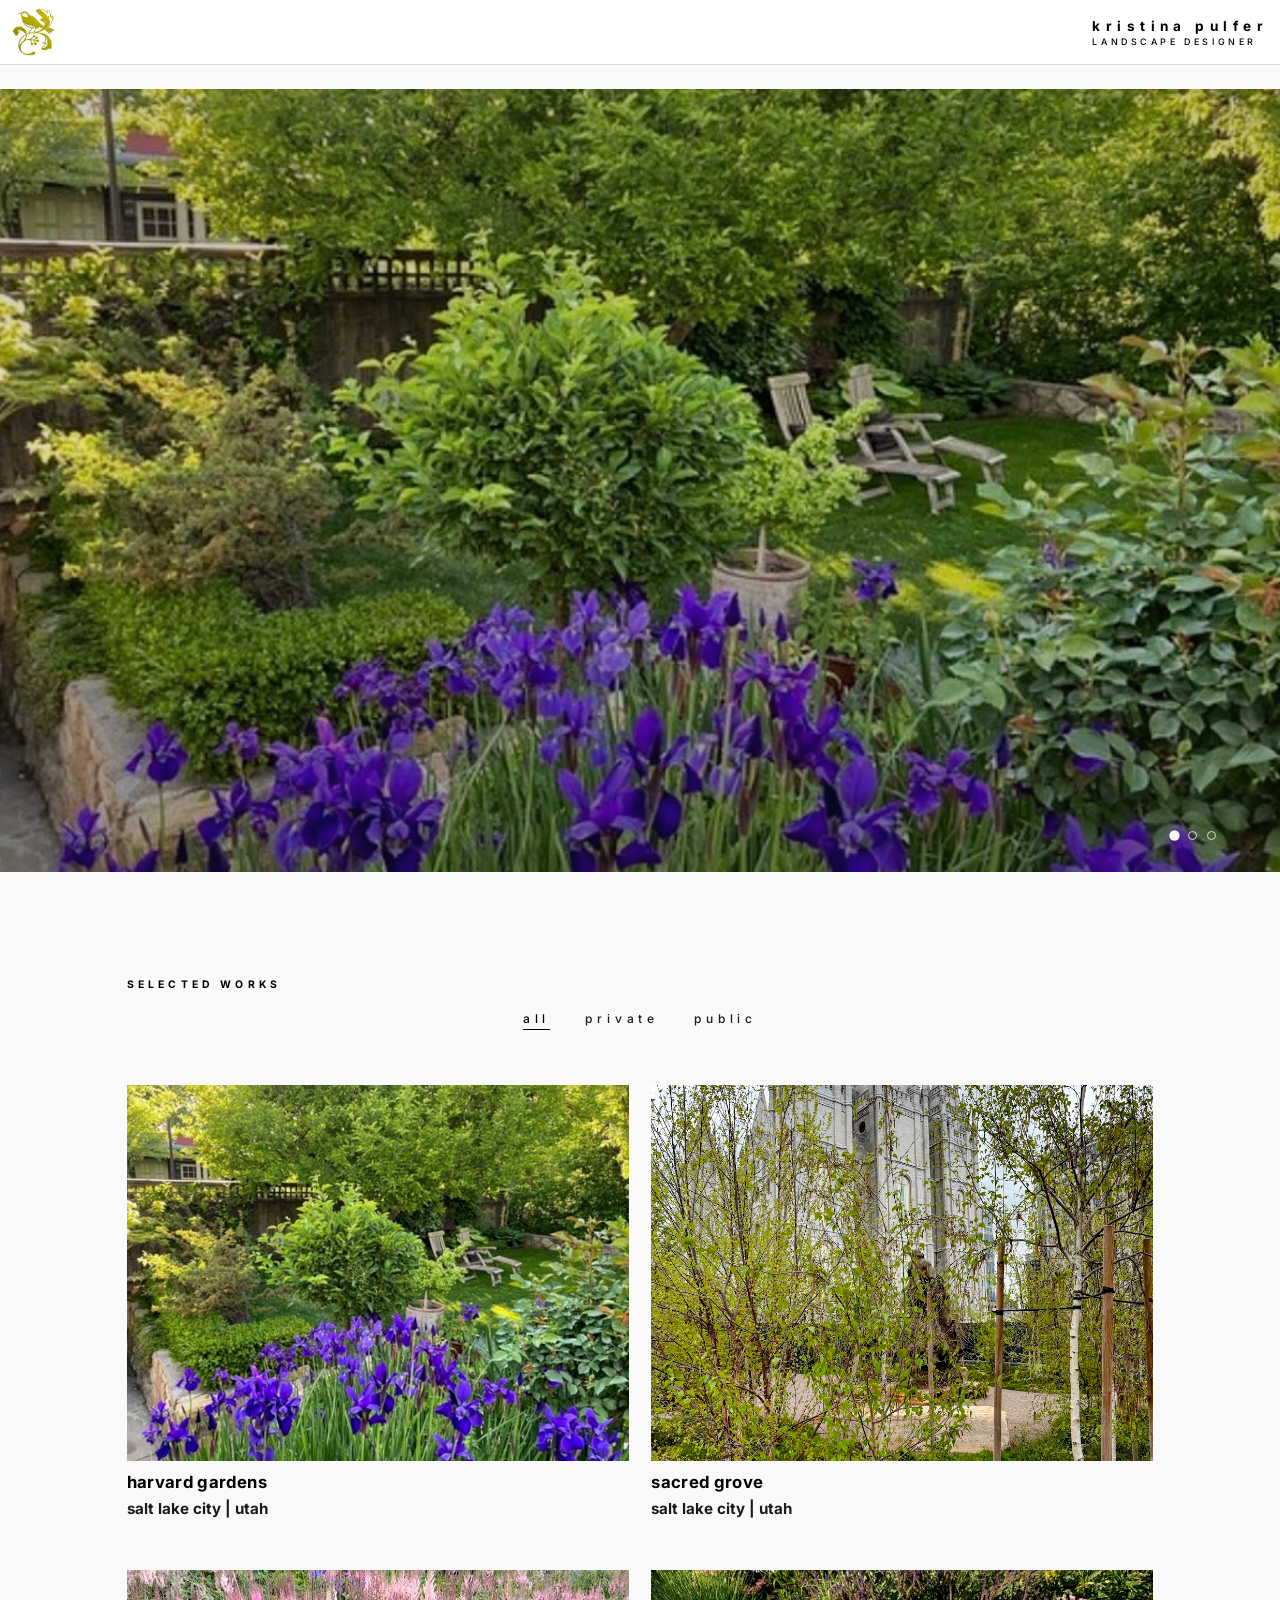
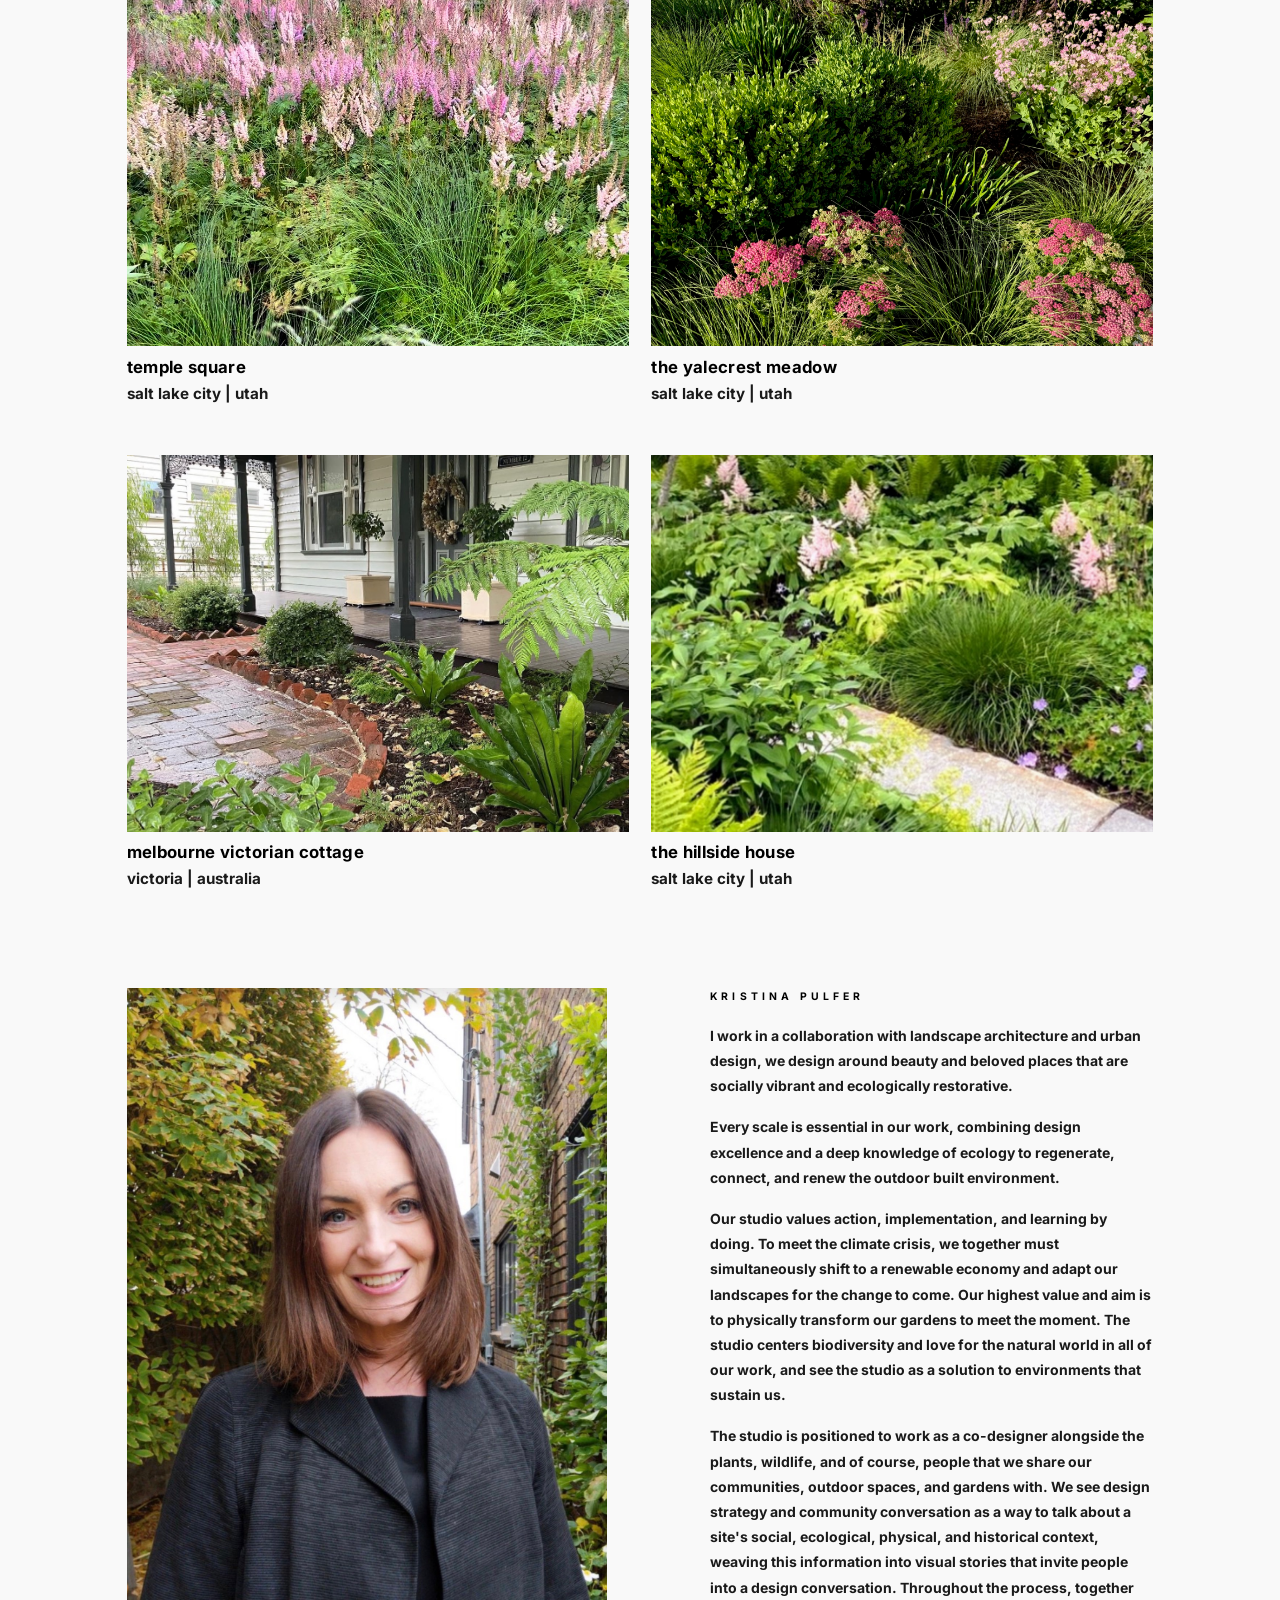
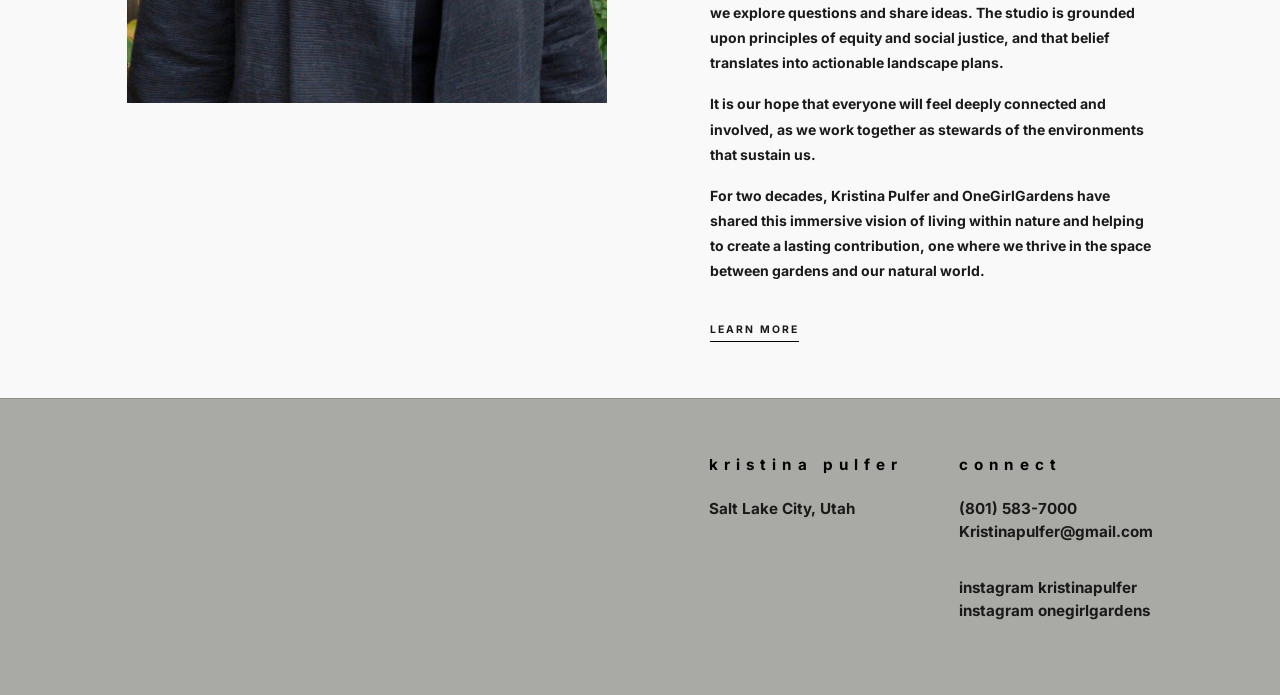
==== commit 71c9b27d: "Remove Why We Make Gardens heading from homepage, rename Studio & Process nav item to Process site-w" ====
--- a/index.html
+++ b/index.html
@@ -22,7 +22,7 @@
     <nav class="main-nav">
       <a href="index.html" class="active">Projects</a>
       <a href="about.html">About</a>
-      <a href="studio.html">Studio</a>
+      <a href="studio.html">Process</a>
       <a href="faq.html" class="nav-faq">FAQ</a>
       <a href="visual-journal.html">Visual Journal</a>
     </nav>
@@ -118,7 +118,6 @@
       </div>
       <div class="about-teaser-text">
         <p class="label">Kristina Pulfer</p>
-        <h2 style="font-family:'Inter', Helvetica, Arial, sans-serif; font-size:0.85rem; font-weight:700; letter-spacing:0.4em; text-transform:lowercase; color:var(--brown); margin:0.6em 0 0.8em;">Why We Make Gardens</h2>
         <p>I work in a collaboration with landscape architecture and urban design, we design around beauty and beloved places that are socially vibrant and ecologically restorative.</p>
         <p>Every scale is essential in our work, combining design excellence and a deep knowledge of ecology to regenerate, connect, and renew the outdoor built environment.</p>
         <p>Our studio values action, implementation, and learning by doing. To meet the climate crisis, we together must simultaneously shift to a renewable economy and adapt our landscapes for the change to come. Our highest value and aim is to physically transform our gardens to meet the moment. The studio centers biodiversity and love for the natural world in all of our work, and see the studio as a solution to environments that sustain us.</p>
--- a/css/style.css
+++ b/css/style.css
@@ -75,10 +75,11 @@
 
 /* ---------- Header / Nav ---------- */
 .site-header {
-  position: relative;
+  position: sticky;
+  top: 0;
   z-index: 50;
-  background: var(--cream);
-  border-bottom: none;
+  background: #FFFFFF;
+  border-bottom: 1px solid var(--line);
 }
 
 .site-header .container {
@@ -86,16 +87,13 @@
   flex-direction: row;
   align-items: center;
   justify-content: space-between;
-  height: auto;
+  height: 64px;
   max-width: none;
-  padding-top: 1.5rem;
+  padding-top: 0;
   padding-bottom: 0;
-  padding-left: 1in;
-  padding-right: 2in;
+  padding-left: 0.75rem;
+  padding-right: 0.75rem;
   position: relative;
-}
-@media (max-width: 700px) {
-  .site-header .container { padding-left: 1rem; padding-right: 1rem; }
 }
 
 .brand-icon { display: none; }
@@ -258,7 +256,7 @@
 }
 
 /* ---------- Homepage hero (stacked) ---------- */
-.home-hero { position: relative; width: 100%; height: 87vh; min-height: 520px; overflow: hidden; margin-top: max(0.65in, 5vh); margin-bottom: max(0.375in, 2vh); }
+.home-hero { position: relative; width: 100%; height: 87vh; min-height: 520px; overflow: hidden; margin-top: 1.5rem; margin-bottom: 1.5rem; }
 .home-hero .hero-slide {
   position: absolute; inset: 0; z-index: 0;
   opacity: 0; transition: opacity 1.8s ease;
@@ -327,7 +325,7 @@
   .page-hero-text { padding: 0 6vw 2rem; }
 }
 
-.selected-heading { text-align: left; padding: 3.6rem 0 0; }
+.selected-heading { text-align: left; padding: 0; }
 
 /* ---------- Project grid (homepage) ---------- */
 /* ---------- Project filter tabs (Dan Pearson format) ---------- */
@@ -479,8 +477,8 @@
 }
 .project-hero-overlay .project-hero-title,
 .project-hero-overlay .studio-tag {
-  font-family: 'Inter', sans-serif; font-weight: 700; font-size: 0.85rem;
-  letter-spacing: 0.4em; text-transform: lowercase; color: #000; margin: 0;
+  font-family: 'Inter', Helvetica, Arial, sans-serif; font-weight: 700; font-size: 0.65rem;
+  letter-spacing: 0.4em; text-transform: uppercase; color: var(--green-dark); margin: 0;
 }
 
 .project-meta {
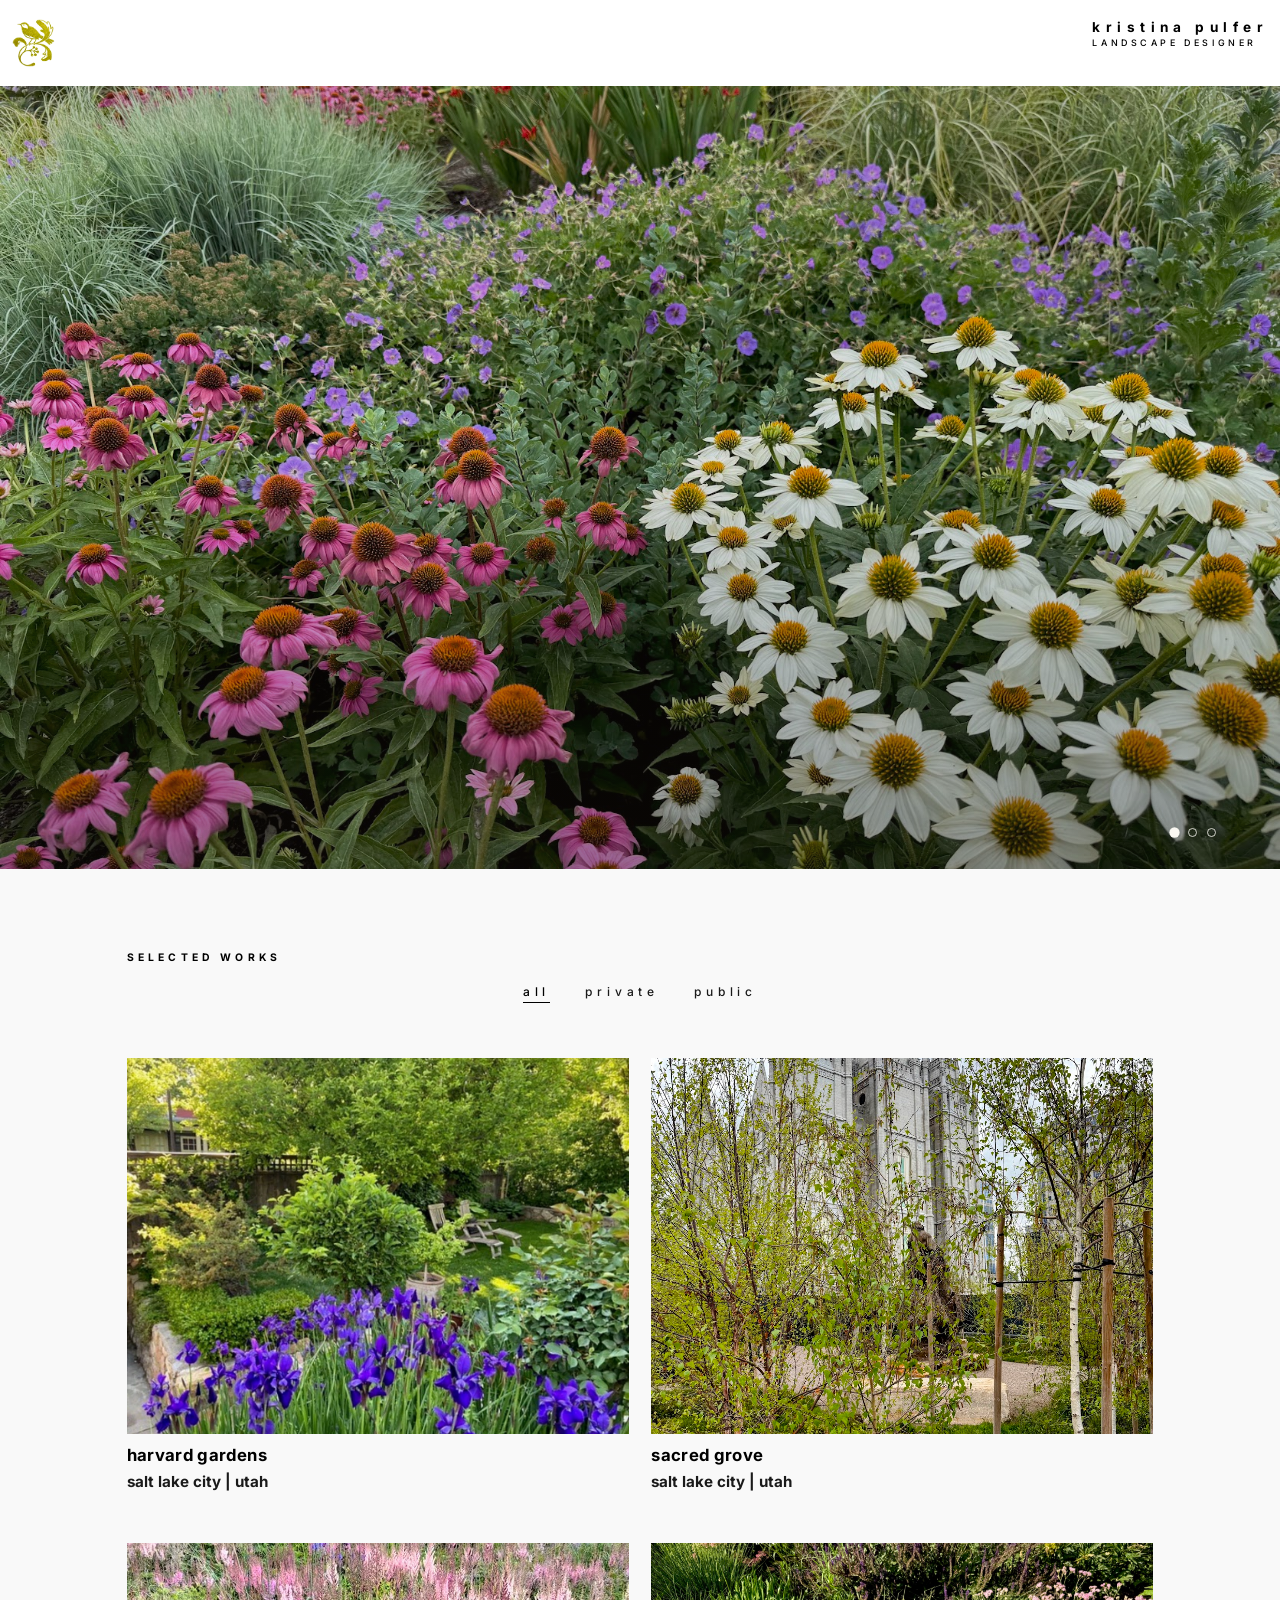
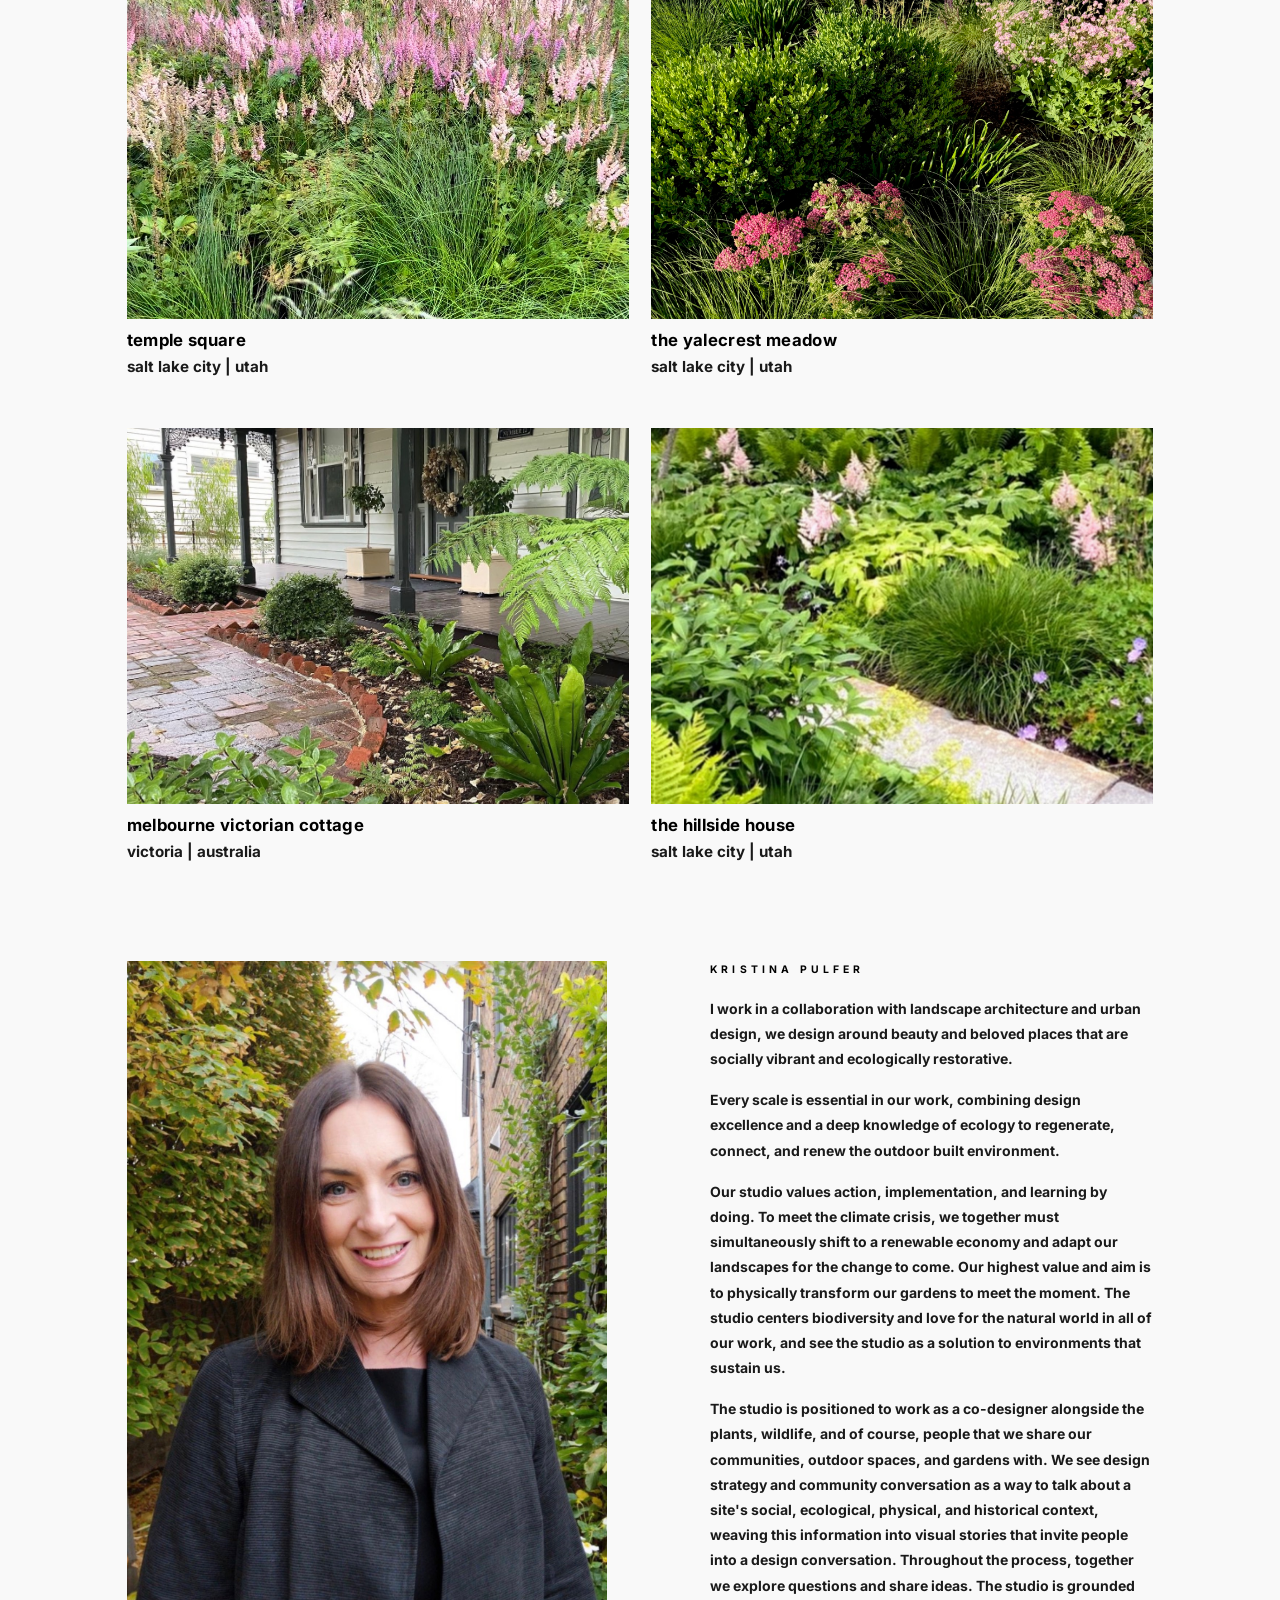
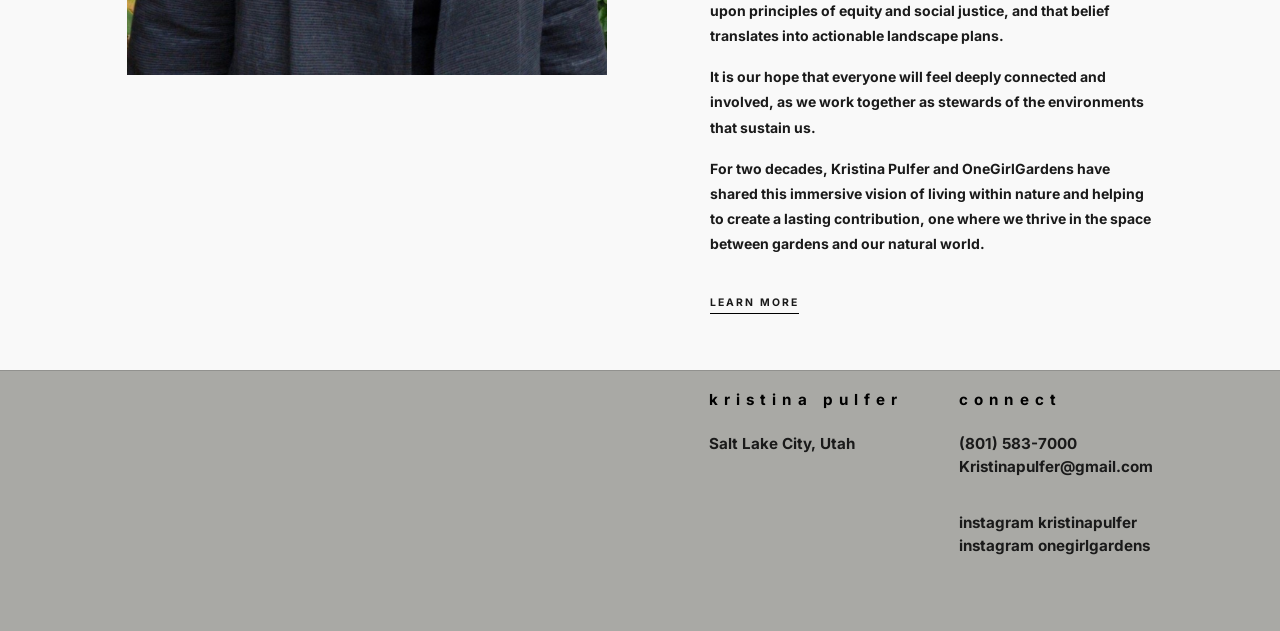
==== commit 92f14a97: "Reorder homepage hero slides and swap Priesthood Garden gallery photo - Move Temple Square perennial" ====
--- a/index.html
+++ b/index.html
@@ -34,9 +34,9 @@
 </header>
 
 <div class="home-hero">
-  <div class="hero-slide is-active"><img src="images/HARVARD_SUNKEN_GARDEN_IRIS.jpg" alt="Purple irises in the sunken garden, Harvard Gardens"></div>
-  <div class="hero-slide"><img src="images/HERO_TS_COME_FOLLOW_ME.jpg" alt="Naturalistic perennial border, Temple Square"></div>
+  <div class="hero-slide is-active"><img src="images/HERO_TS_COME_FOLLOW_ME.jpg" alt="Naturalistic perennial border, Temple Square"></div>
   <div class="hero-slide"><img src="images/HERO_PRIESTHOOD_ASSEMBLYHALL.jpg" alt="Coneflowers and grasses, Temple Square"></div>
+  <div class="hero-slide"><img src="images/HARVARD_SUNKEN_GARDEN_IRIS.jpg" alt="Purple irises in the sunken garden, Harvard Gardens"></div>
   <div class="hero-dots">
     <button type="button" class="is-active" aria-label="Show slide 1"></button>
     <button type="button" aria-label="Show slide 2"></button>
--- a/css/style.css
+++ b/css/style.css
@@ -11,6 +11,8 @@
   --green-dark: #000000;
   --line: rgba(0, 0, 0, 0.14);
   --max: 1180px;
+  --edge: 6vw;
+  --nav-edge: 0.75rem;
 }
 
 * { box-sizing: border-box; }
@@ -60,12 +62,12 @@
 .container {
   max-width: var(--max);
   margin: 0 auto;
-  padding: 0 6vw;
+  padding: 0 var(--edge);
 }
 .container-wide {
   max-width: none;
   margin: 0;
-  padding: 0 6vw;
+  padding: 0 var(--edge);
 }
 .text-band {
   background: var(--page-gray);
@@ -79,20 +81,19 @@
   top: 0;
   z-index: 50;
   background: #FFFFFF;
-  border-bottom: 1px solid var(--line);
 }
 
 .site-header .container {
   display: flex;
   flex-direction: row;
-  align-items: center;
+  align-items: flex-start;
   justify-content: space-between;
-  height: 64px;
+  height: auto;
   max-width: none;
-  padding-top: 0;
-  padding-bottom: 0;
-  padding-left: 0.75rem;
-  padding-right: 0.75rem;
+  padding-top: 0.5cm;
+  padding-bottom: 0.5cm;
+  padding-left: var(--nav-edge);
+  padding-right: var(--nav-edge);
   position: relative;
 }
 
@@ -104,6 +105,7 @@
   display: flex; flex-direction: column; align-items: flex-start; gap: 2px;
   background: none; border: none; cursor: pointer;
   z-index: 60; position: relative; padding: 0; text-align: left;
+  margin-left: auto;
 }
 .nav-toggle .toggle-name {
   font-family: 'Inter', sans-serif; font-size: 0.85rem; font-weight: 700;
@@ -131,13 +133,15 @@
 html.nav-open .brand-logo { display: none; }
 
 .main-nav { position: fixed; inset: 0; background: var(--footer-gray); flex-direction: column;
-  align-items: center; justify-content: center; padding: 2em 8vw; gap: 2.2em; margin-top: 0; transform: translateX(100%);
+  align-items: flex-end; justify-content: flex-start;
+  padding: calc(0.5cm + 48px + 0.5cm) 12px 2em var(--edge);
+  gap: 16px; margin-top: 0; transform: translateX(100%);
   transition: transform 0.3s ease; z-index: 55; }
 .main-nav.open { display: flex; transform: translateX(0); }
 .main-nav a {
   font-family: 'Inter', sans-serif; font-weight: 700; font-size: 1.15rem;
   letter-spacing: 0.4em; text-transform: lowercase; color: var(--brown);
-  padding: 0; border-bottom: none; text-align: center;
+  padding: 0; border-bottom: none; text-align: right;
 }
 .main-nav a:hover, .main-nav a.active { color: var(--brown); opacity: 0.7; }
 .main-nav a.nav-faq { text-transform: none; }
@@ -163,7 +167,7 @@
   background: var(--cream-alt);
   border-bottom: 1px solid var(--line);
 }
-.about-hero-inner { max-width: var(--max); margin: 0 auto; padding: 0 6vw; }
+.about-hero-inner { max-width: var(--max); margin: 0 auto; padding: 0 var(--edge); }
 .about-hero-inner h1 { max-width: 800px; margin-bottom: 0; }
 
 .simple-hero { padding: 3.4rem 0; }
@@ -256,7 +260,8 @@
 }
 
 /* ---------- Homepage hero (stacked) ---------- */
-.home-hero { position: relative; width: 100%; height: 87vh; min-height: 520px; overflow: hidden; margin-top: 1.5rem; margin-bottom: 1.5rem; }
+.hero-frame { padding: 12px; }
+.home-hero { position: relative; width: 100%; height: 87vh; min-height: 520px; overflow: hidden; margin-top: 0; margin-bottom: 0; }
 .home-hero .hero-slide {
   position: absolute; inset: 0; z-index: 0;
   opacity: 0; transition: opacity 1.8s ease;
@@ -270,7 +275,7 @@
 }
 .home-hero-text {
   position: absolute; left: 0; bottom: 0; max-width: 700px;
-  text-align: left; padding: 0 6vw 3rem; z-index: 3;
+  text-align: left; padding: 0 var(--edge) 3rem; z-index: 3;
 }
 .home-hero-text .label {
   color: rgba(251,249,243,0.85); margin-top: 0.8em; margin-bottom: 0;
@@ -284,7 +289,7 @@
 }
 
 @media (max-width: 760px) {
-  .home-hero-text { max-width: 100%; padding: 0 6vw 2.6rem; }
+  .home-hero-text { max-width: 100%; padding: 0 var(--edge) 2.6rem; }
 }
 
 .hero-dots {
@@ -293,7 +298,7 @@
 }
 
 @media (max-width: 760px) {
-  .hero-dots { right: 6vw; bottom: 1.4rem; }
+  .hero-dots { right: var(--edge); bottom: 1.4rem; }
 }
 .hero-dots button {
   width: 9px; height: 9px; padding: 0; border-radius: 50%;
@@ -312,7 +317,7 @@
 }
 .page-hero-text {
   position: absolute; left: 0; bottom: 0; max-width: 640px;
-  text-align: left; padding: 0 6vw 2.6rem; z-index: 2;
+  text-align: left; padding: 0 var(--edge) 2.6rem; z-index: 2;
 }
 .page-hero-text .label {
   color: rgba(251,249,243,0.85); margin-bottom: 0.6em;
@@ -322,7 +327,7 @@
 
 @media (max-width: 760px) {
   .page-hero { height: 38vh; min-height: 280px; }
-  .page-hero-text { padding: 0 6vw 2rem; }
+  .page-hero-text { padding: 0 var(--edge) 2rem; }
 }
 
 .selected-heading { text-align: left; padding: 0; }
@@ -470,13 +475,12 @@
 /* ---------- Project detail pages ---------- */
 .project-hero { position: relative; width: 100%; height: 92vh; min-height: 560px; overflow: hidden; margin-top: max(0.75in, 8vh); margin-bottom: max(0.75in, 4vh); padding: 0 3vw; box-sizing: border-box; }
 .project-hero img { width: 100%; height: 100%; object-fit: cover; display: block; }
-.project-hero-overlay {
-  position: absolute; top: 0; left: 0; right: 0;
-  display: flex; justify-content: flex-start; align-items: flex-start;
-  padding: 1.8rem 3vw;
-}
-.project-hero-overlay .project-hero-title,
-.project-hero-overlay .studio-tag {
+.project-title-sticky {
+  position: sticky; top: 64px; z-index: 40;
+  background: var(--cream);
+  padding: 1rem 3vw;
+}
+.project-title-sticky .project-hero-title {
   font-family: 'Inter', Helvetica, Arial, sans-serif; font-weight: 700; font-size: 0.65rem;
   letter-spacing: 0.4em; text-transform: uppercase; color: var(--green-dark); margin: 0;
 }
@@ -645,7 +649,7 @@
 /* ---------- Footer ---------- */
 .site-footer {
   border-top: 1px solid var(--line);
-  padding: 3.5rem 0 4.5rem;
+  padding: 0.5cm 0 4.5rem;
   margin-top: 1.5in;
   background: var(--footer-gray);
 }
@@ -695,3 +699,38 @@
   transition: background 0.2s, color 0.2s;
 }
 .btn:hover { background: var(--brown); color: var(--cream); }
+
+/* ---------- FAQ Accordion ---------- */
+.accordion-wrap { max-width: 780px; margin: 0 auto; }
+.accordion-group-label { margin: 3rem 0 0.8em; }
+.accordion-group-label:first-child { margin-top: 0; }
+.accordion-item { border-bottom: 1px solid #E5E5E5; }
+.accordion-trigger {
+  display: flex; justify-content: space-between; align-items: center; gap: 1.5rem;
+  width: 100%; background: none; border: none; cursor: pointer; text-align: left;
+  font-family: inherit; font-weight: 700; font-size: 0.95rem; color: #000;
+  padding: 1.5rem 0;
+}
+.accordion-icon {
+  flex-shrink: 0; font-size: 1.3rem; font-weight: 300; line-height: 1;
+  color: #000; transition: transform 0.25s ease;
+}
+.accordion-item.open .accordion-icon { transform: rotate(180deg); }
+.accordion-panel {
+  max-height: 0; overflow: hidden;
+  transition: max-height 0.35s ease;
+}
+.accordion-panel p {
+  font-family: inherit; color: #000; margin: 0; padding: 0 2.5rem 1.6rem 0;
+}
+.accordion-item.open .accordion-panel { max-height: 700px; }
+
+.faq-sticky-cta {
+  position: fixed; left: 0; right: 0; bottom: 0; z-index: 60;
+  display: block; text-align: center;
+  background: #000; color: #FFF;
+  font-family: inherit; font-weight: 700; font-size: 0.85rem;
+  letter-spacing: 0.3em; text-transform: uppercase;
+  padding: 1.3rem 0;
+}
+.faq-sticky-cta:hover { background: #1a1a1a; }
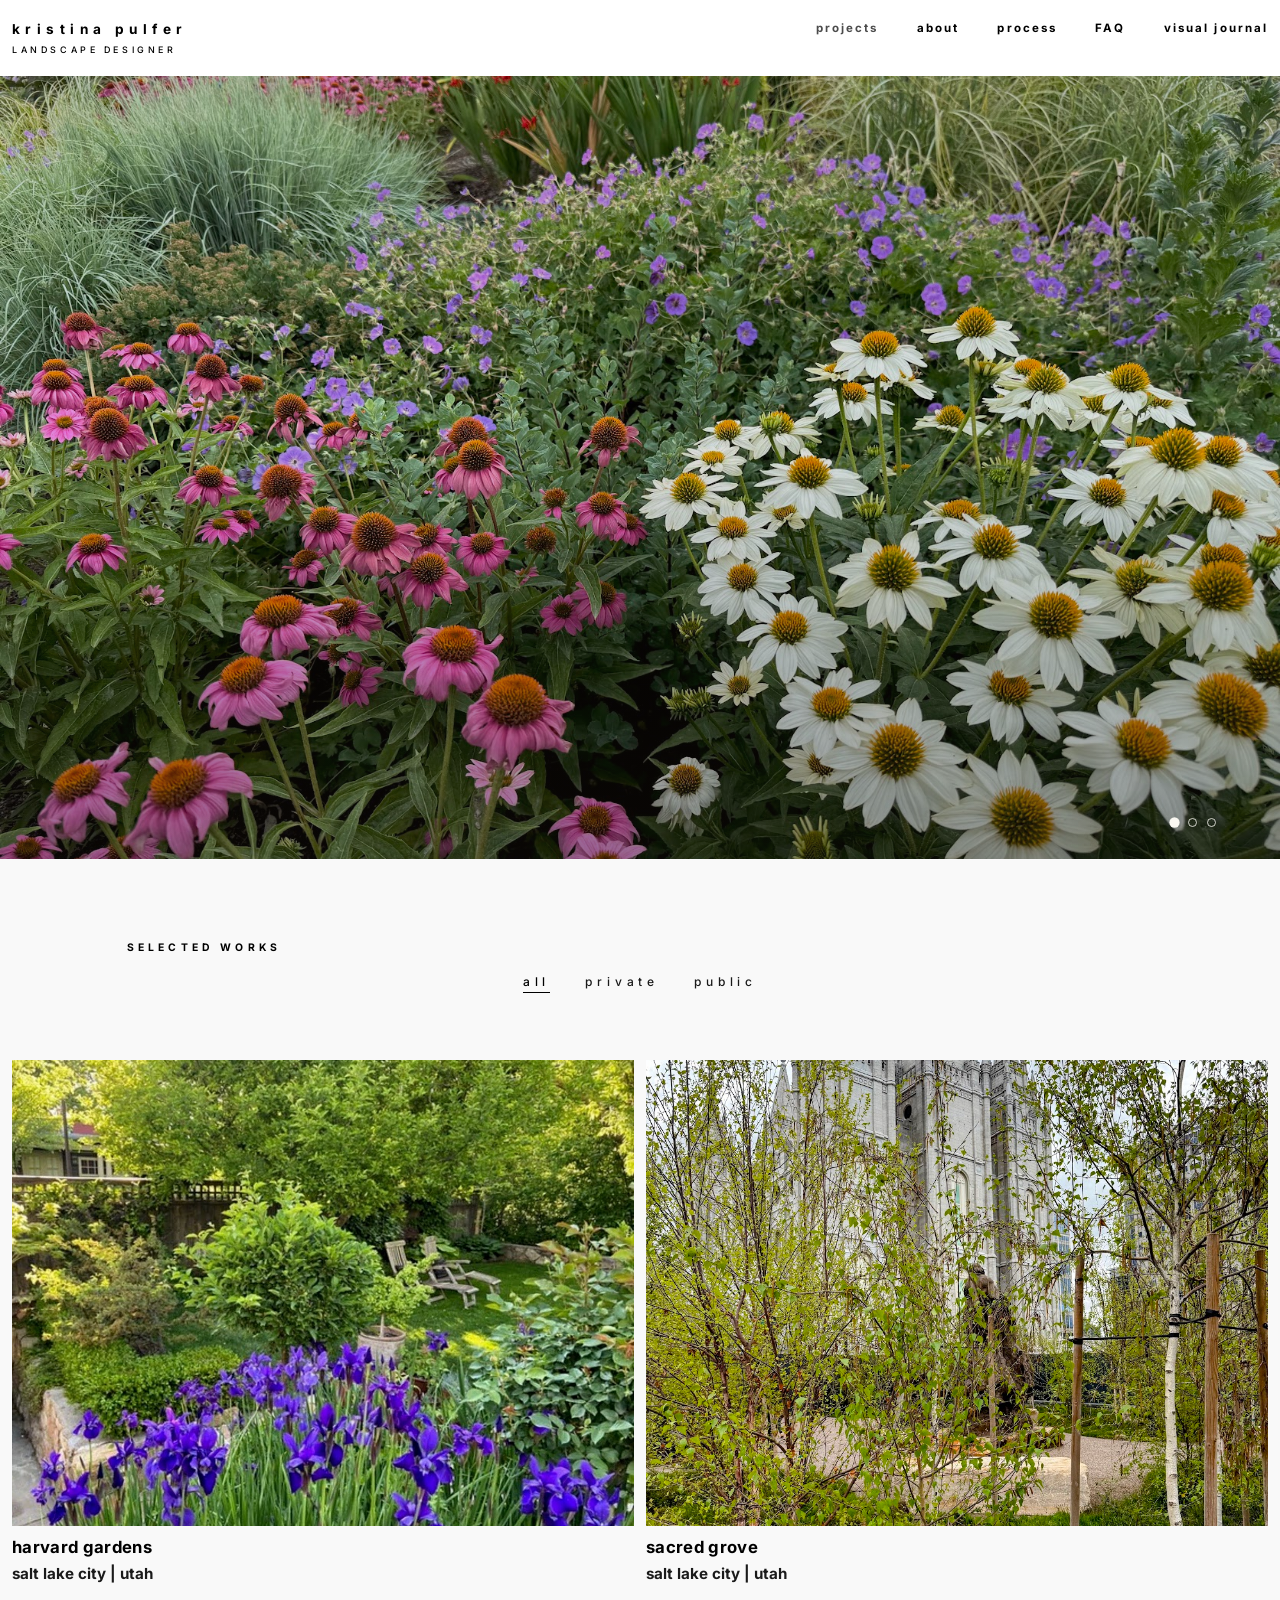
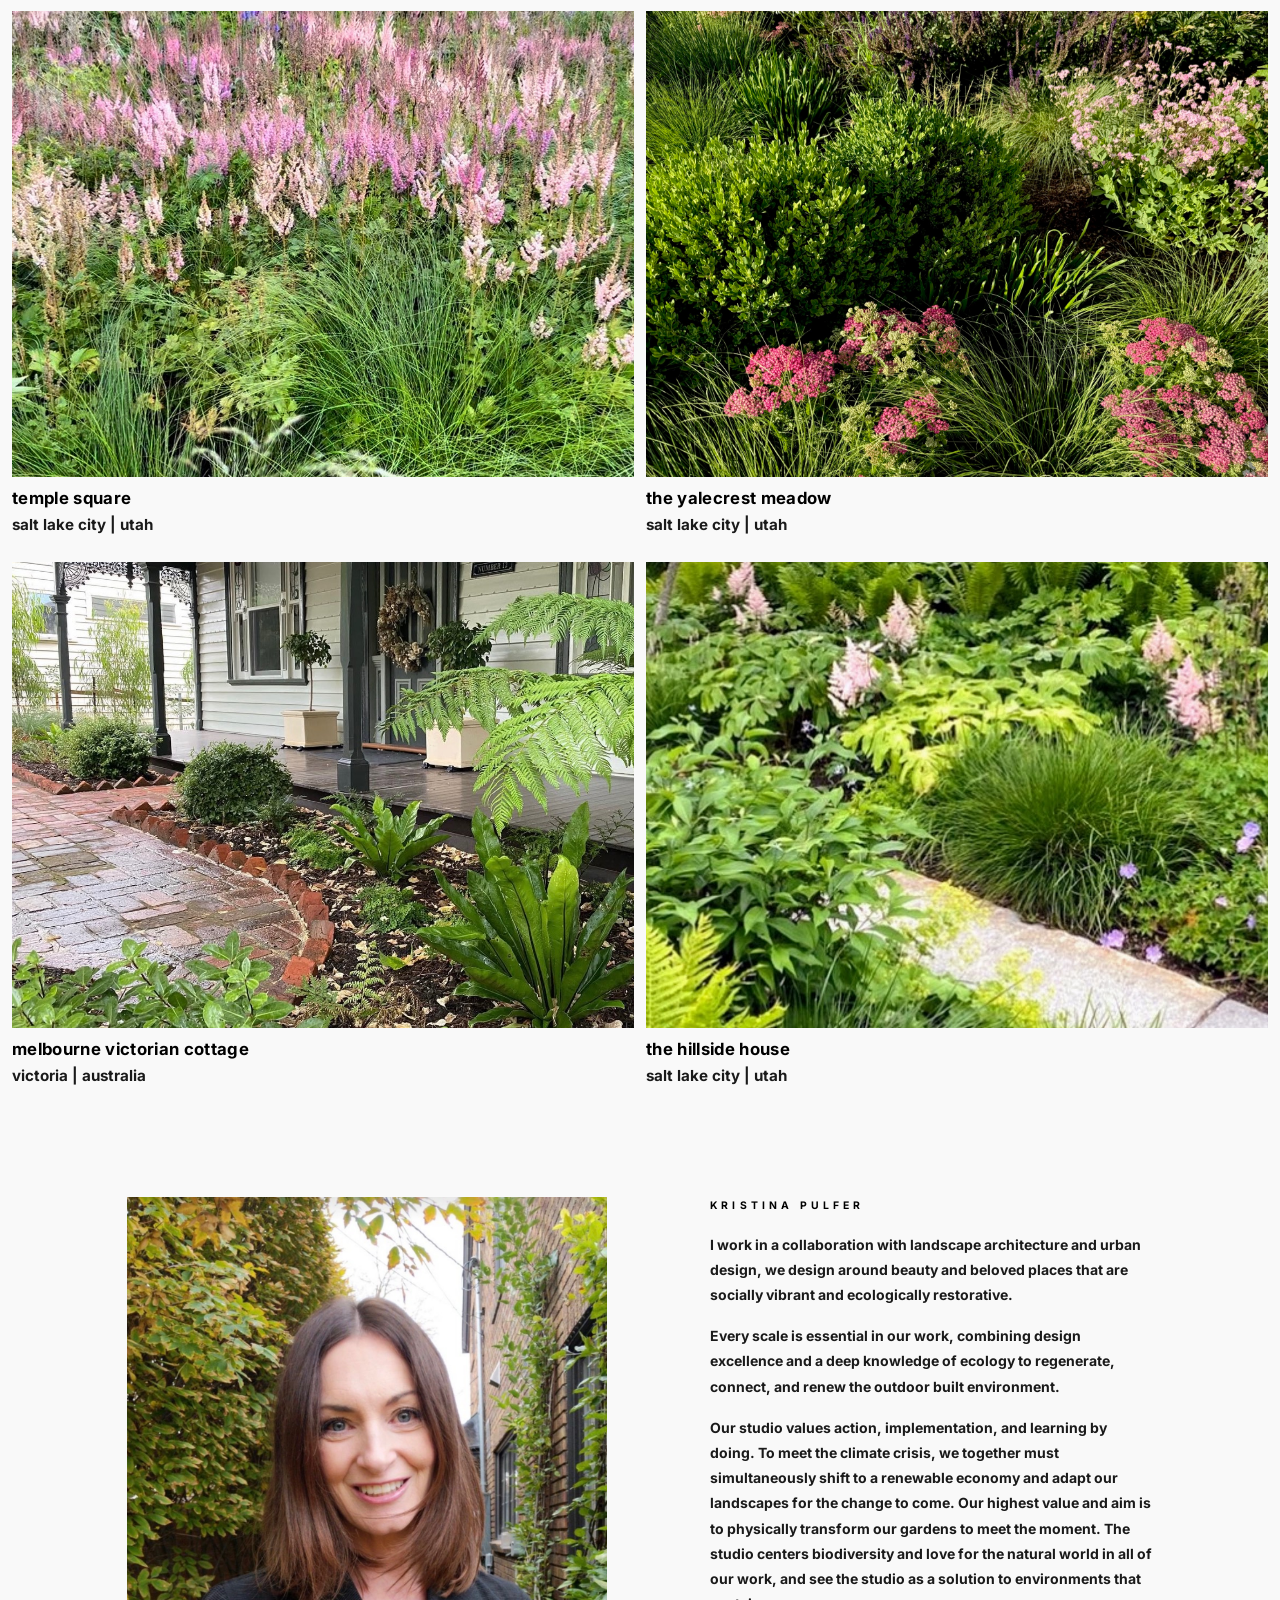
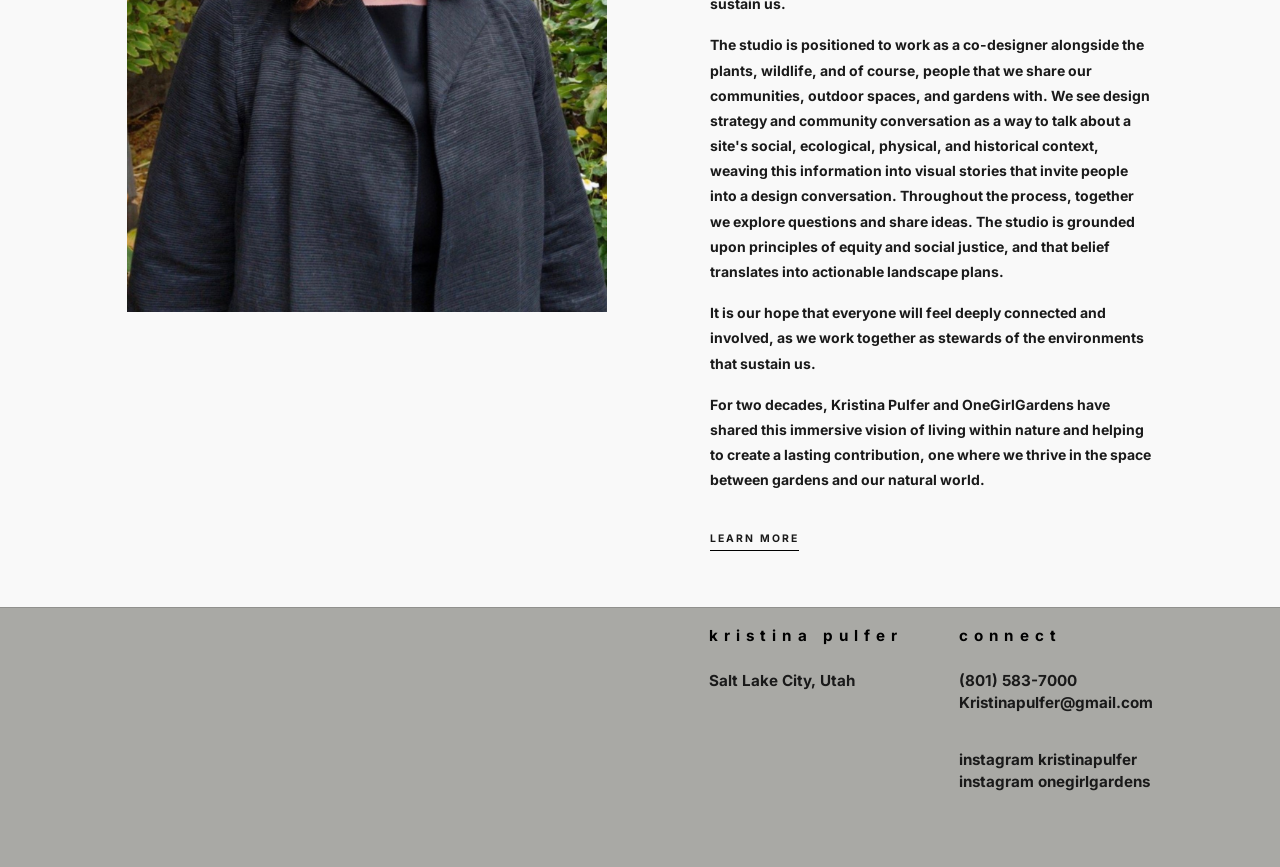
==== commit 17647c10: "Rework header nav, tighten spacing to 12px system, resize FAQ intro - Remove bird logo image; wordma" ====
--- a/index.html
+++ b/index.html
@@ -18,7 +18,10 @@
 
 <header class="site-header">
   <div class="container">
-    <a class="brand-logo" href="index.html" aria-label="Kristina Pulfer — Home"><img src="images/BIRD_LOGO.png" alt="Kristina Pulfer logo"></a>
+    <a class="nav-toggle" href="index.html" aria-label="Kristina Pulfer — Home">
+      <span class="toggle-name">kristina pulfer</span>
+      <span class="toggle-tag">Landscape Designer</span>
+    </a>
     <nav class="main-nav">
       <a href="index.html" class="active">Projects</a>
       <a href="about.html">About</a>
@@ -26,10 +29,6 @@
       <a href="faq.html" class="nav-faq">FAQ</a>
       <a href="visual-journal.html">Visual Journal</a>
     </nav>
-    <button class="nav-toggle" aria-label="Toggle menu">
-      <span class="toggle-name">kristina pulfer</span>
-      <span class="toggle-tag">Landscape Designer</span>
-    </button>
   </div>
 </header>
 
--- a/css/style.css
+++ b/css/style.css
@@ -97,15 +97,12 @@
   position: relative;
 }
 
-.brand-icon { display: none; }
-
 .main-nav { display: none; }
 
 .nav-toggle {
   display: flex; flex-direction: column; align-items: flex-start; gap: 2px;
   background: none; border: none; cursor: pointer;
   z-index: 60; position: relative; padding: 0; text-align: left;
-  margin-left: auto;
 }
 .nav-toggle .toggle-name {
   font-family: 'Inter', sans-serif; font-size: 0.85rem; font-weight: 700;
@@ -126,12 +123,6 @@
   background-position: 100% 0%;
 }
 
-.brand-logo {
-  display: flex; align-items: center; z-index: 60; position: relative;
-}
-.brand-logo img { height: 48px; width: auto; display: block; }
-html.nav-open .brand-logo { display: none; }
-
 .main-nav { position: fixed; inset: 0; background: var(--footer-gray); flex-direction: column;
   align-items: flex-end; justify-content: flex-start;
   padding: calc(0.5cm + 48px + 0.5cm) 12px 2em var(--edge);
@@ -146,6 +137,28 @@
 .main-nav a:hover, .main-nav a.active { color: var(--brown); opacity: 0.7; }
 .main-nav a.nav-faq { text-transform: none; }
 
+@media (min-width: 701px) {
+  .main-nav {
+    display: flex;
+    position: static;
+    transform: none;
+    flex-direction: row;
+    align-items: center;
+    justify-content: flex-end;
+    inset: auto;
+    background: none;
+    padding: 0;
+    margin: 0;
+    gap: 2.4rem;
+    z-index: 10;
+  }
+  .main-nav a {
+    font-size: 0.72rem;
+    letter-spacing: 0.18em;
+    text-align: left;
+  }
+}
+
 /* ---------- Sections ---------- */
 section { padding: 5rem 0; }
 .section-alt { background: var(--cream-alt); border-top: 1px solid var(--line); border-bottom: 1px solid var(--line); }
@@ -351,8 +364,12 @@
 .square-grid {
   display: grid;
   grid-template-columns: repeat(2, 1fr);
-  column-gap: 1.4rem;
-  row-gap: 3rem;
+  column-gap: 12px;
+  row-gap: 24px;
+  width: 100vw;
+  margin-left: calc(50% - 50vw);
+  padding: 12px;
+  box-sizing: border-box;
 }
 .square-tile { display: block; }
 .square-tile.is-hidden { display: none; }
@@ -473,7 +490,7 @@
 }
 
 /* ---------- Project detail pages ---------- */
-.project-hero { position: relative; width: 100%; height: 92vh; min-height: 560px; overflow: hidden; margin-top: max(0.75in, 8vh); margin-bottom: max(0.75in, 4vh); padding: 0 3vw; box-sizing: border-box; }
+.project-hero { position: relative; width: 100%; height: 92vh; min-height: 560px; overflow: hidden; margin-top: 0; margin-bottom: max(0.75in, 4vh); padding: 12px; box-sizing: border-box; }
 .project-hero img { width: 100%; height: 100%; object-fit: cover; display: block; }
 .project-title-sticky {
   position: sticky; top: 64px; z-index: 40;
@@ -559,16 +576,16 @@
   margin-top: 1rem;
   width: 100vw;
   margin-left: calc(50% - 50vw);
-  padding: 0 3vw;
+  padding: 12px;
   box-sizing: border-box;
 }
 .stack-gallery figure { margin: 0; overflow: hidden; }
 .stack-gallery figcaption { font-family: 'Inter', sans-serif; font-size: 0.78rem; letter-spacing: 0.05em; color: var(--brown-soft); margin-top: 0.7rem; }
 
-.gallery-row { margin-bottom: 0.5in; }
+.gallery-row { margin-bottom: 12px; }
 .gallery-row:last-child { margin-bottom: 0; }
 .gallery-row.full img, .gallery-row.full video { width: 100%; height: auto; display: block; }
-.gallery-row.pair { display: grid; grid-template-columns: repeat(2, 1fr); gap: 0.5in; }
+.gallery-row.pair { display: grid; grid-template-columns: repeat(2, 1fr); gap: 12px; }
 .gallery-row.pair img, .gallery-row.pair video { width: 100%; height: 100%; aspect-ratio: 3 / 4; object-fit: cover; display: block; }
 @media (max-width: 700px) {
   .gallery-row.pair { grid-template-columns: 1fr; }
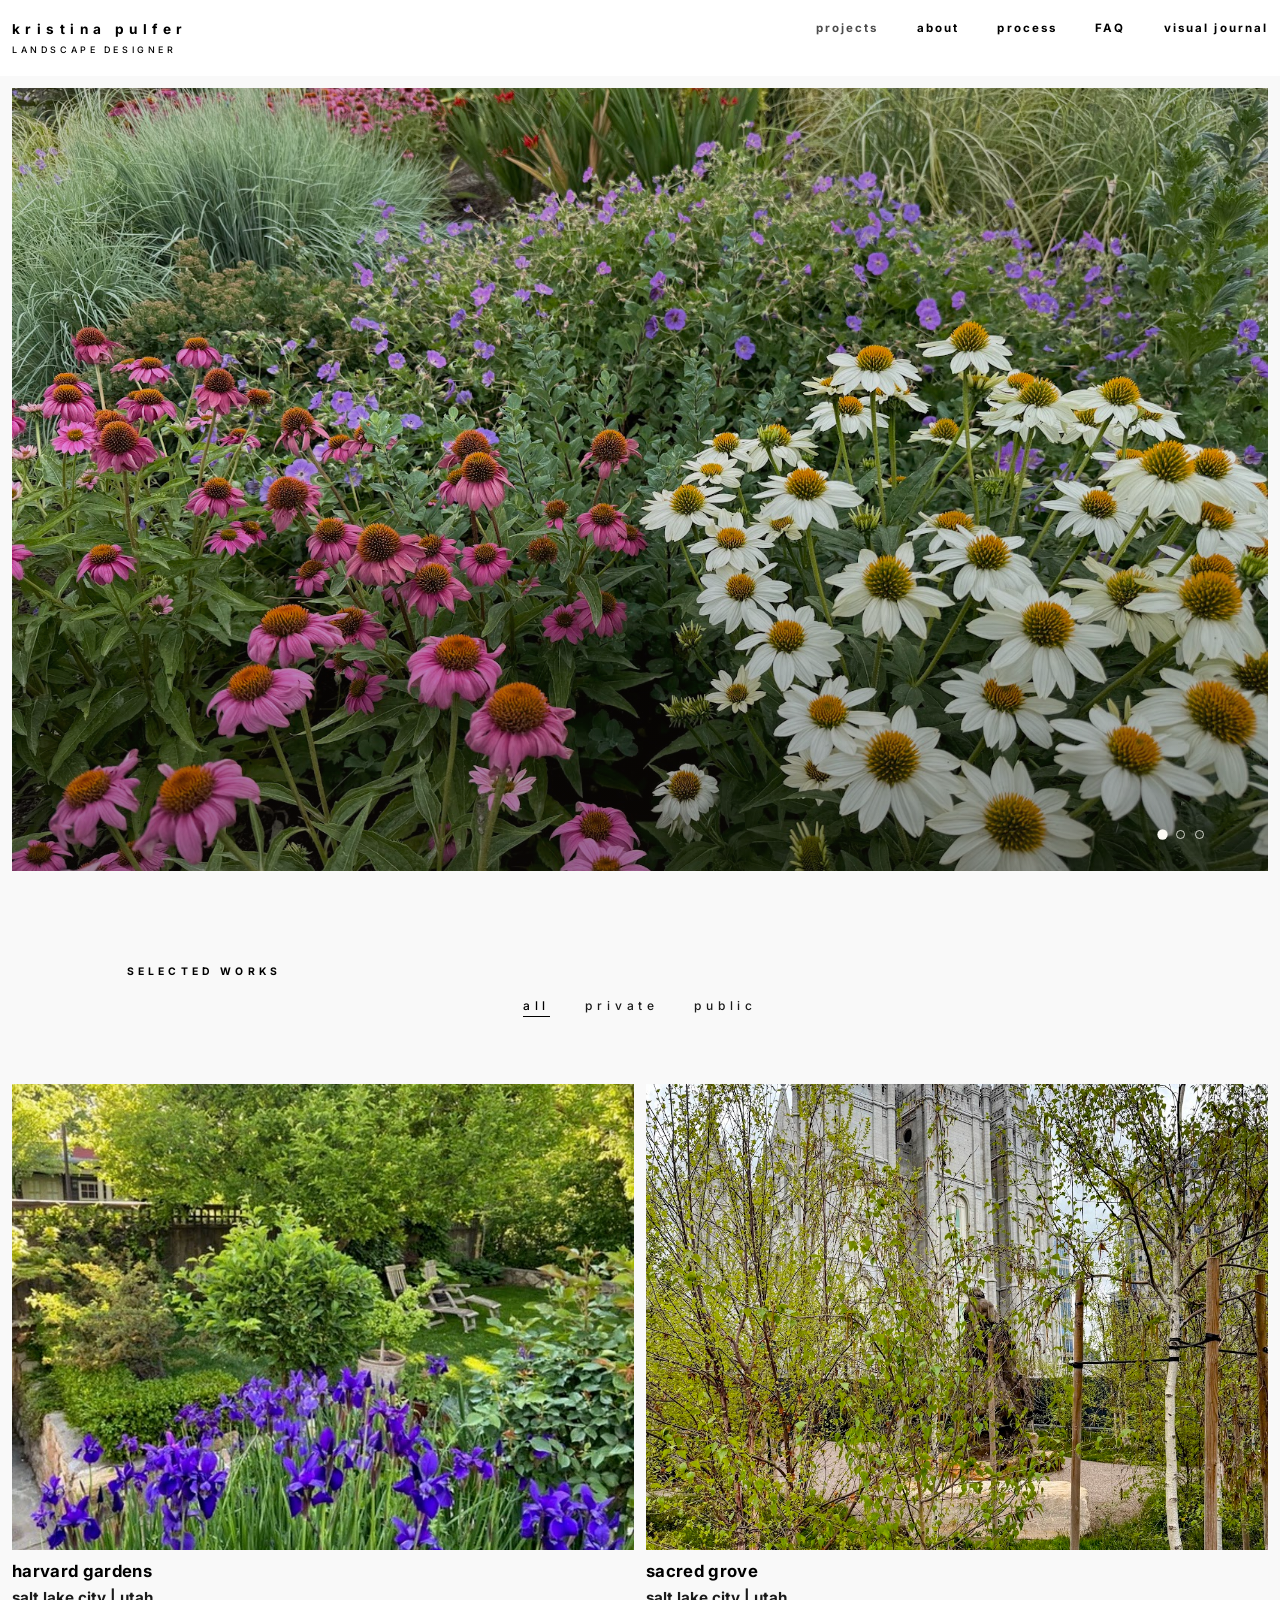
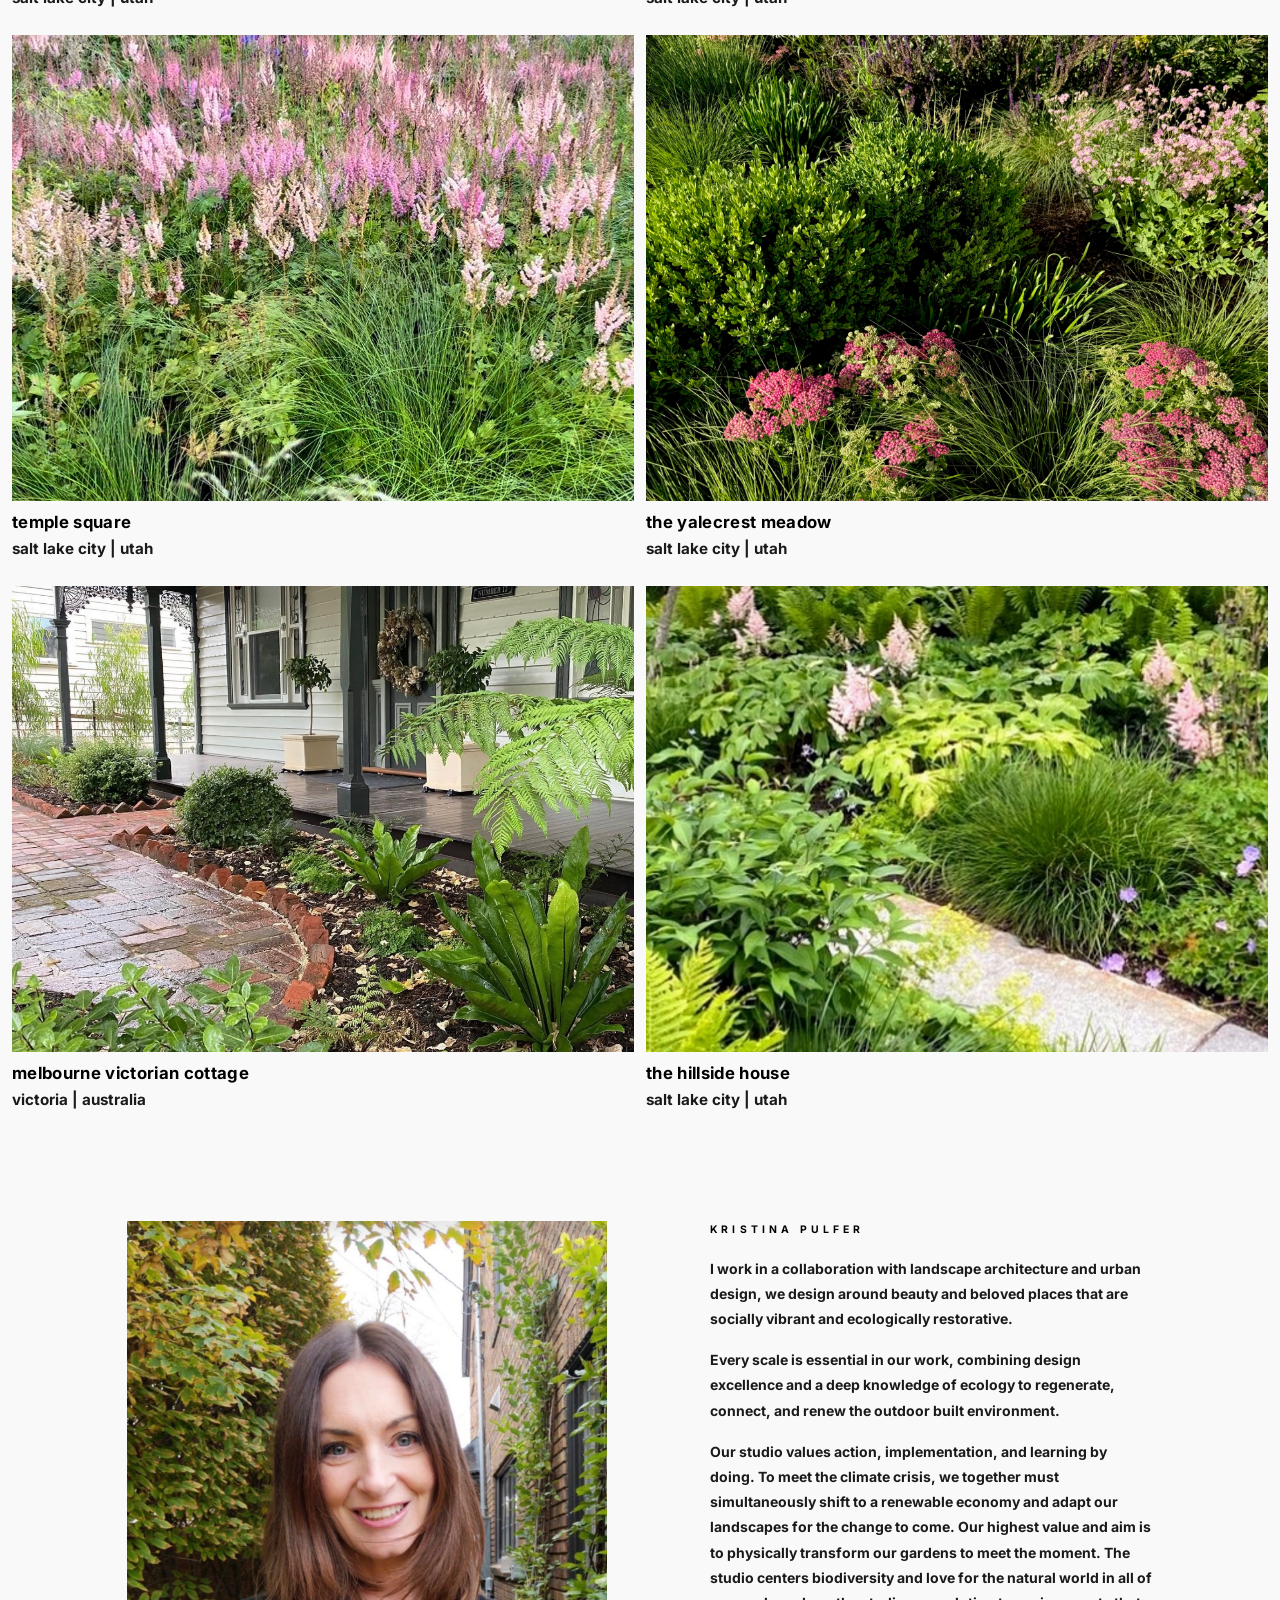
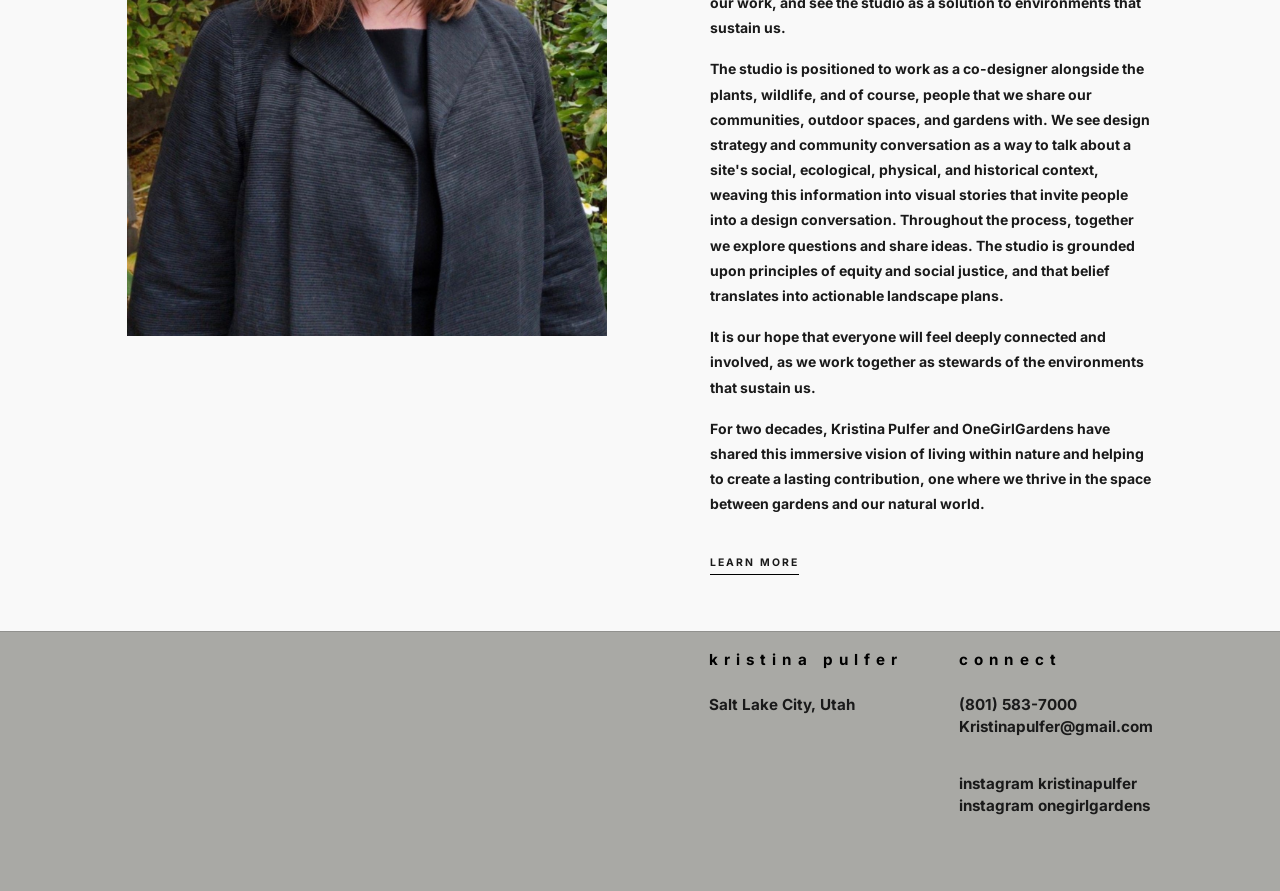
==== commit 326bc5a9: "Wrap homepage hero in hero-frame for 12px inset padding The .hero-frame CSS rule was already live bu" ====
--- a/index.html
+++ b/index.html
@@ -32,14 +32,16 @@
   </div>
 </header>
 
-<div class="home-hero">
-  <div class="hero-slide is-active"><img src="images/HERO_TS_COME_FOLLOW_ME.jpg" alt="Naturalistic perennial border, Temple Square"></div>
-  <div class="hero-slide"><img src="images/HERO_PRIESTHOOD_ASSEMBLYHALL.jpg" alt="Coneflowers and grasses, Temple Square"></div>
-  <div class="hero-slide"><img src="images/HARVARD_SUNKEN_GARDEN_IRIS.jpg" alt="Purple irises in the sunken garden, Harvard Gardens"></div>
-  <div class="hero-dots">
-    <button type="button" class="is-active" aria-label="Show slide 1"></button>
-    <button type="button" aria-label="Show slide 2"></button>
-    <button type="button" aria-label="Show slide 3"></button>
+<div class="hero-frame">
+  <div class="home-hero">
+    <div class="hero-slide is-active"><img src="images/HERO_TS_COME_FOLLOW_ME.jpg" alt="Naturalistic perennial border, Temple Square"></div>
+    <div class="hero-slide"><img src="images/HERO_PRIESTHOOD_ASSEMBLYHALL.jpg" alt="Coneflowers and grasses, Temple Square"></div>
+    <div class="hero-slide"><img src="images/HARVARD_SUNKEN_GARDEN_IRIS.jpg" alt="Purple irises in the sunken garden, Harvard Gardens"></div>
+    <div class="hero-dots">
+      <button type="button" class="is-active" aria-label="Show slide 1"></button>
+      <button type="button" aria-label="Show slide 2"></button>
+      <button type="button" aria-label="Show slide 3"></button>
+    </div>
   </div>
 </div>
 
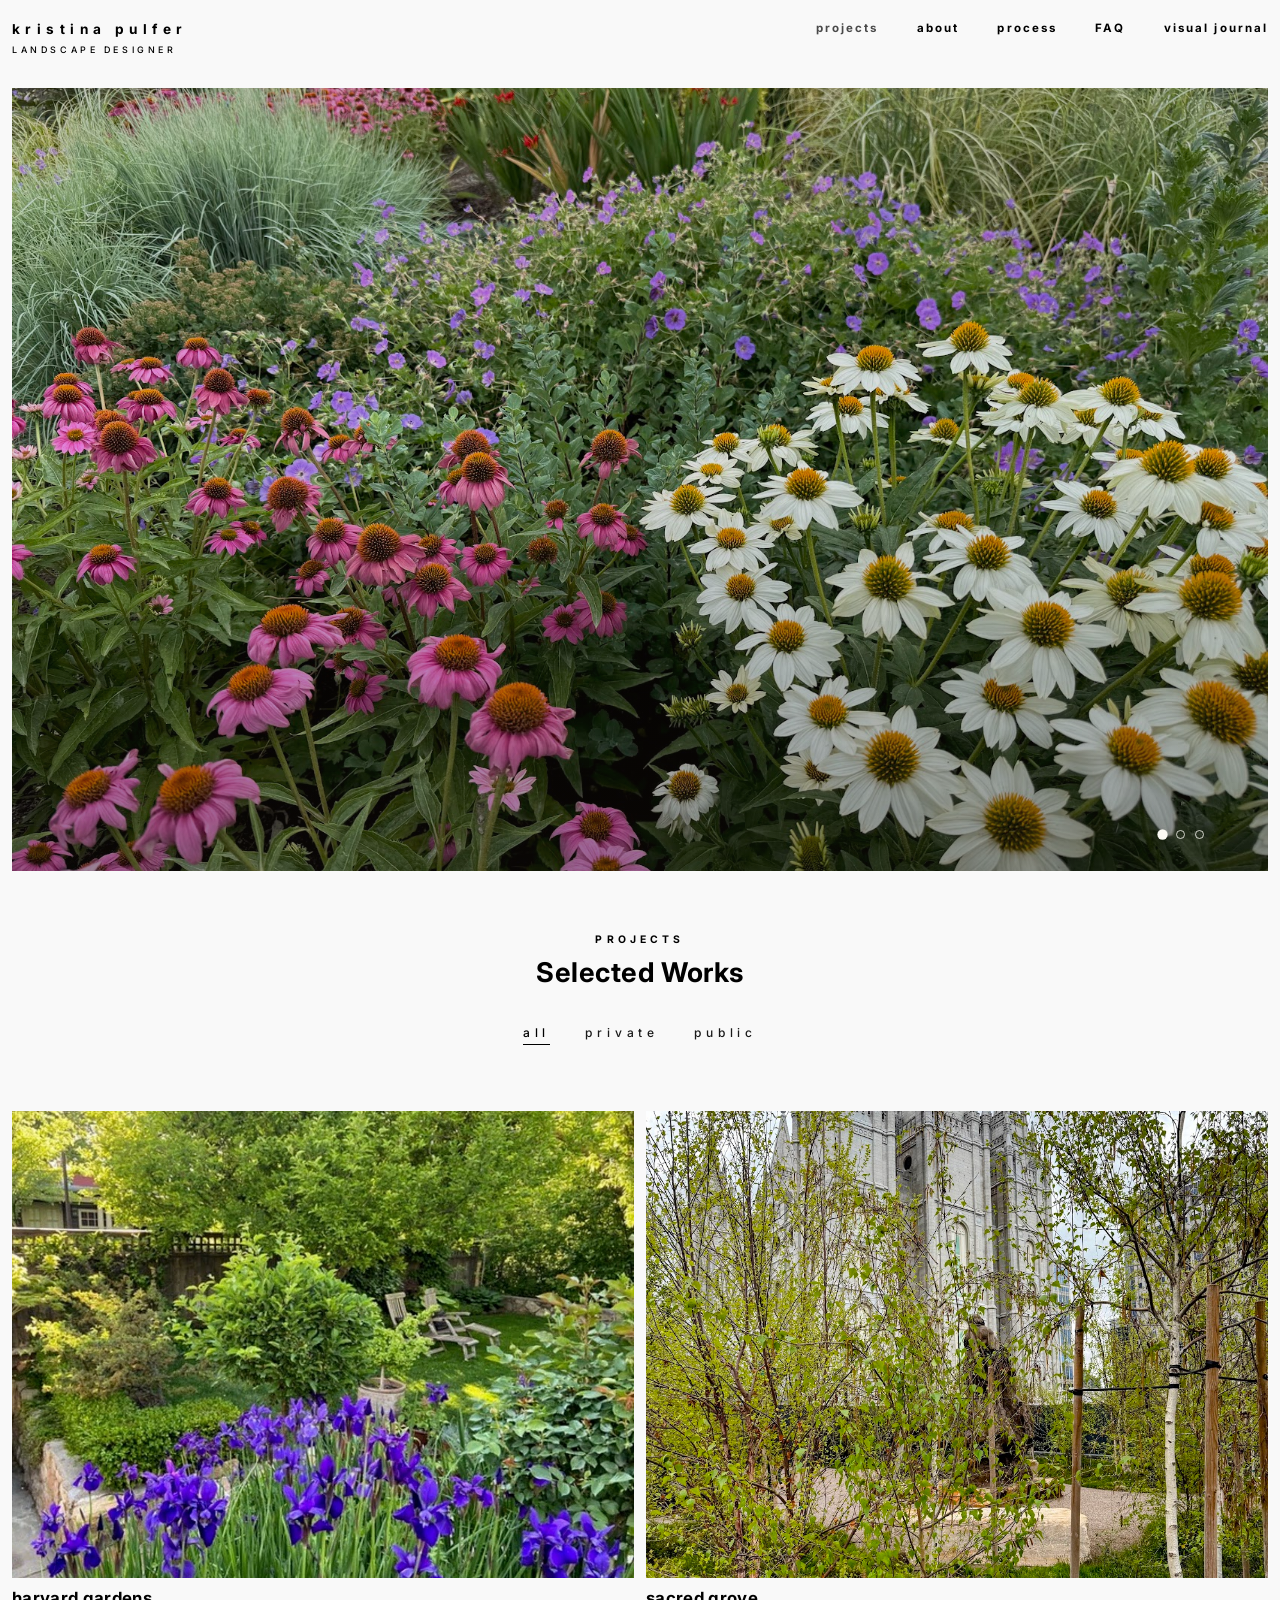
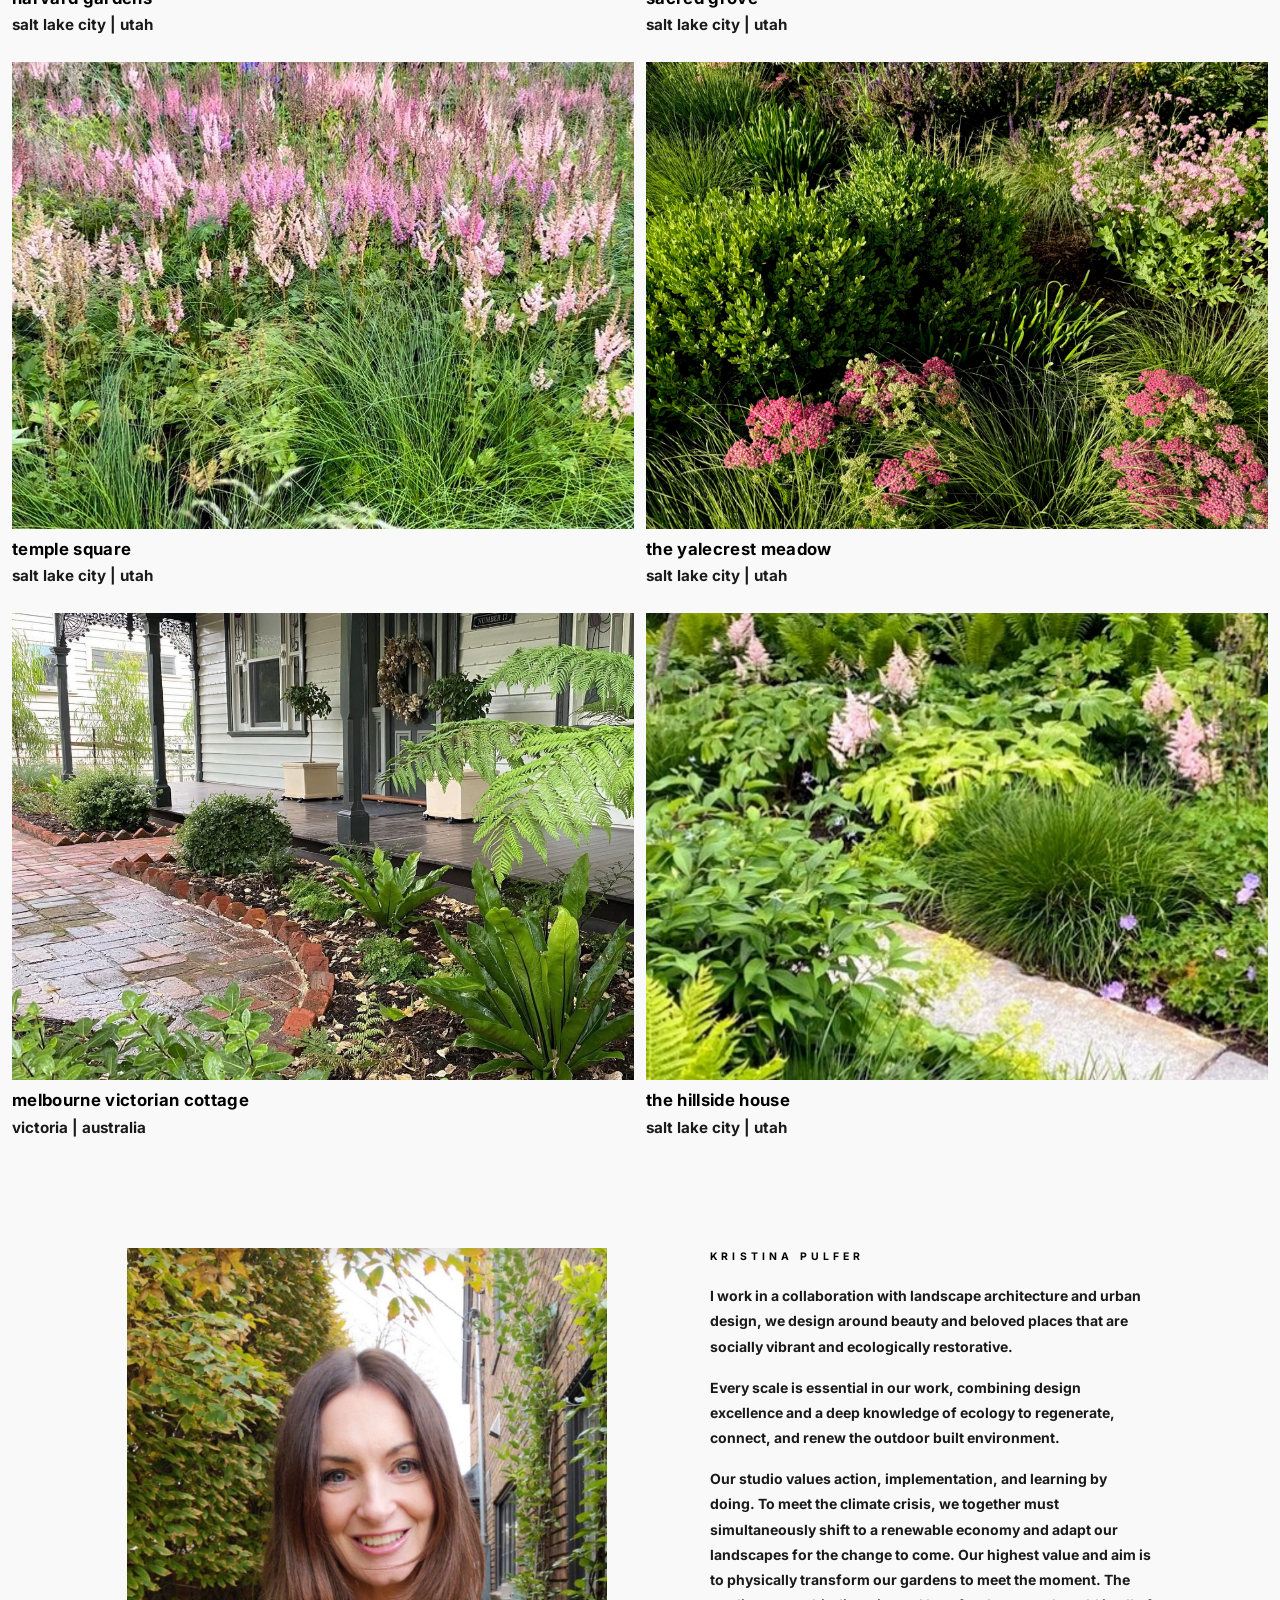
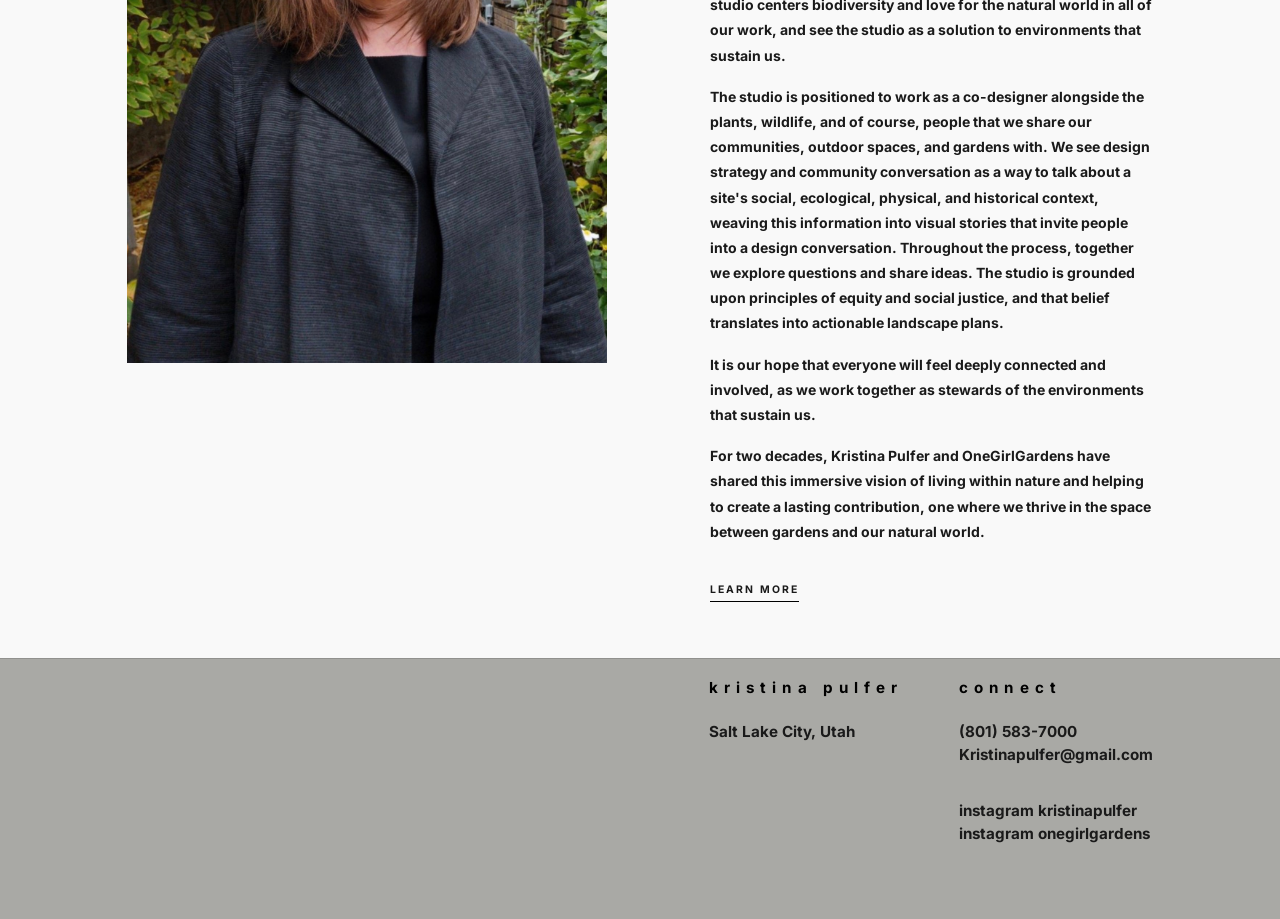
==== commit 72e3cd29: "Unify page titles and make header background transparent - Add shared .page-title-block component (e" ====
--- a/index.html
+++ b/index.html
@@ -45,12 +45,15 @@
   </div>
 </div>
 
-<section class="projects-band" style="padding-bottom:2.5rem;">
+<section class="page-title-block">
   <div class="container">
-    <div class="selected-heading">
-      <p class="label">Selected Works</p>
-    </div>
+    <p class="label">Projects</p>
+    <h1>Selected Works</h1>
+  </div>
+</section>
 
+<section class="projects-band" style="padding-top:0; padding-bottom:2.5rem;">
+  <div class="container">
     <div class="filter-tabs">
       <button type="button" class="active" data-filter="all">all</button>
       <button type="button" data-filter="private">private</button>
--- a/css/style.css
+++ b/css/style.css
@@ -59,6 +59,10 @@
   color: var(--green-dark);
 }
 
+.page-title-block { text-align: center; padding: 3rem 0 2rem; }
+.page-title-block .label { display: block; margin-bottom: 0.7em; }
+.page-title-block h1 { margin: 0; font-size: clamp(1.3rem, 2.2vw, 1.7rem); }
+
 .container {
   max-width: var(--max);
   margin: 0 auto;
@@ -80,7 +84,7 @@
   position: sticky;
   top: 0;
   z-index: 50;
-  background: #FFFFFF;
+  background: transparent;
 }
 
 .site-header .container {
@@ -343,8 +347,6 @@
   .page-hero-text { padding: 0 var(--edge) 2rem; }
 }
 
-.selected-heading { text-align: left; padding: 0; }
-
 /* ---------- Project grid (homepage) ---------- */
 /* ---------- Project filter tabs (Dan Pearson format) ---------- */
 .filter-tabs {
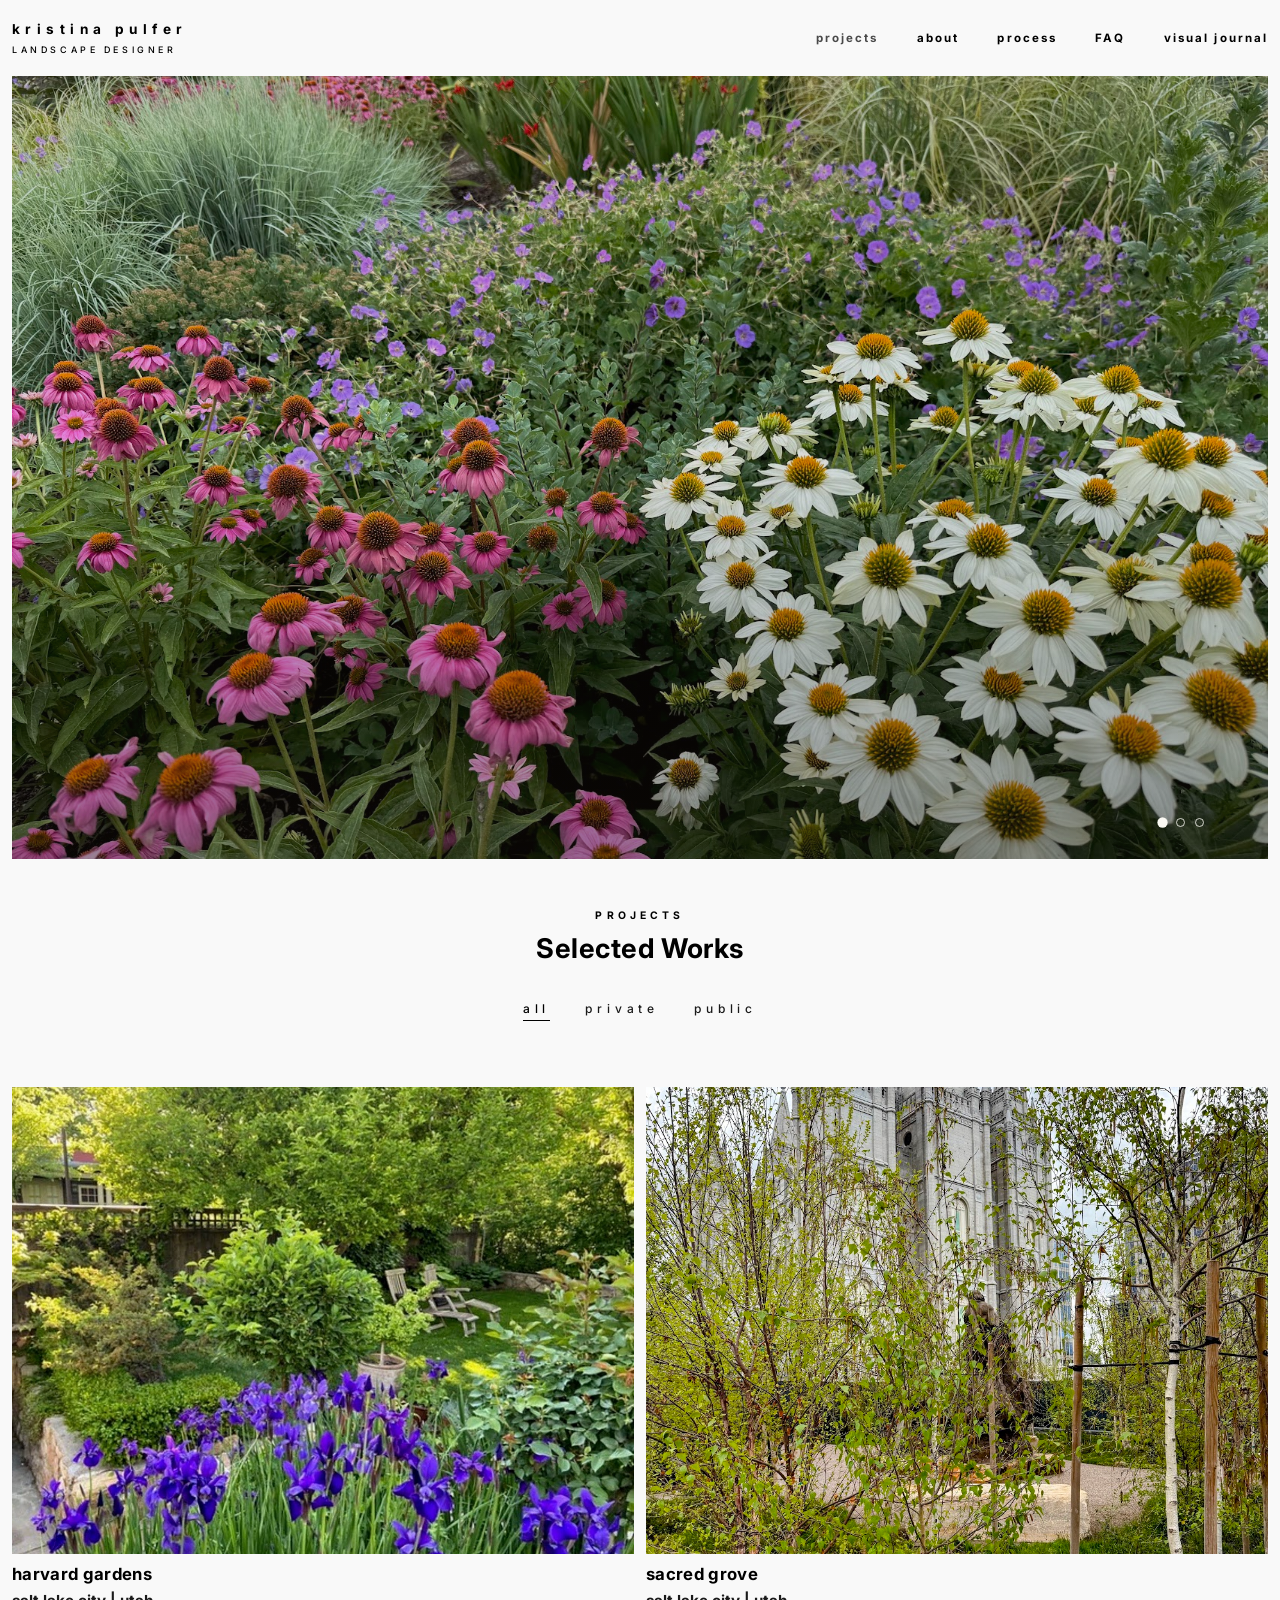
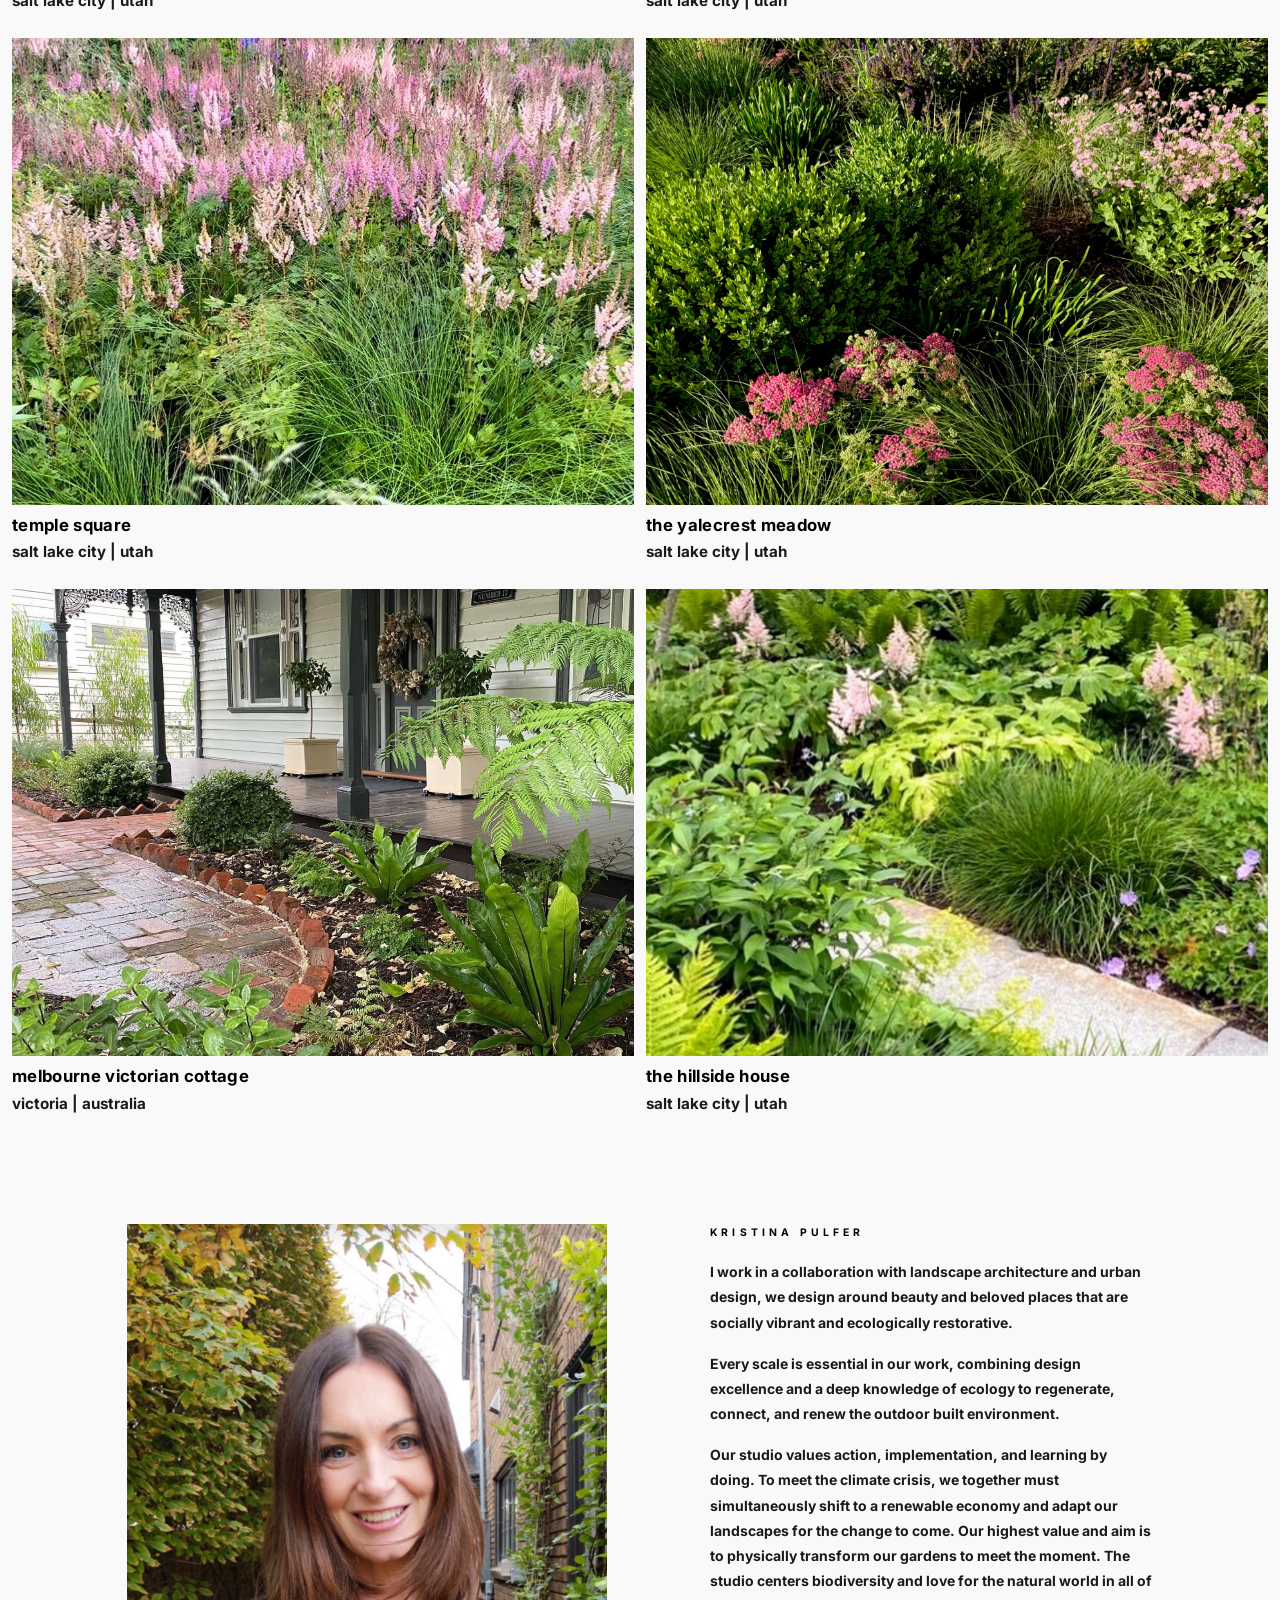
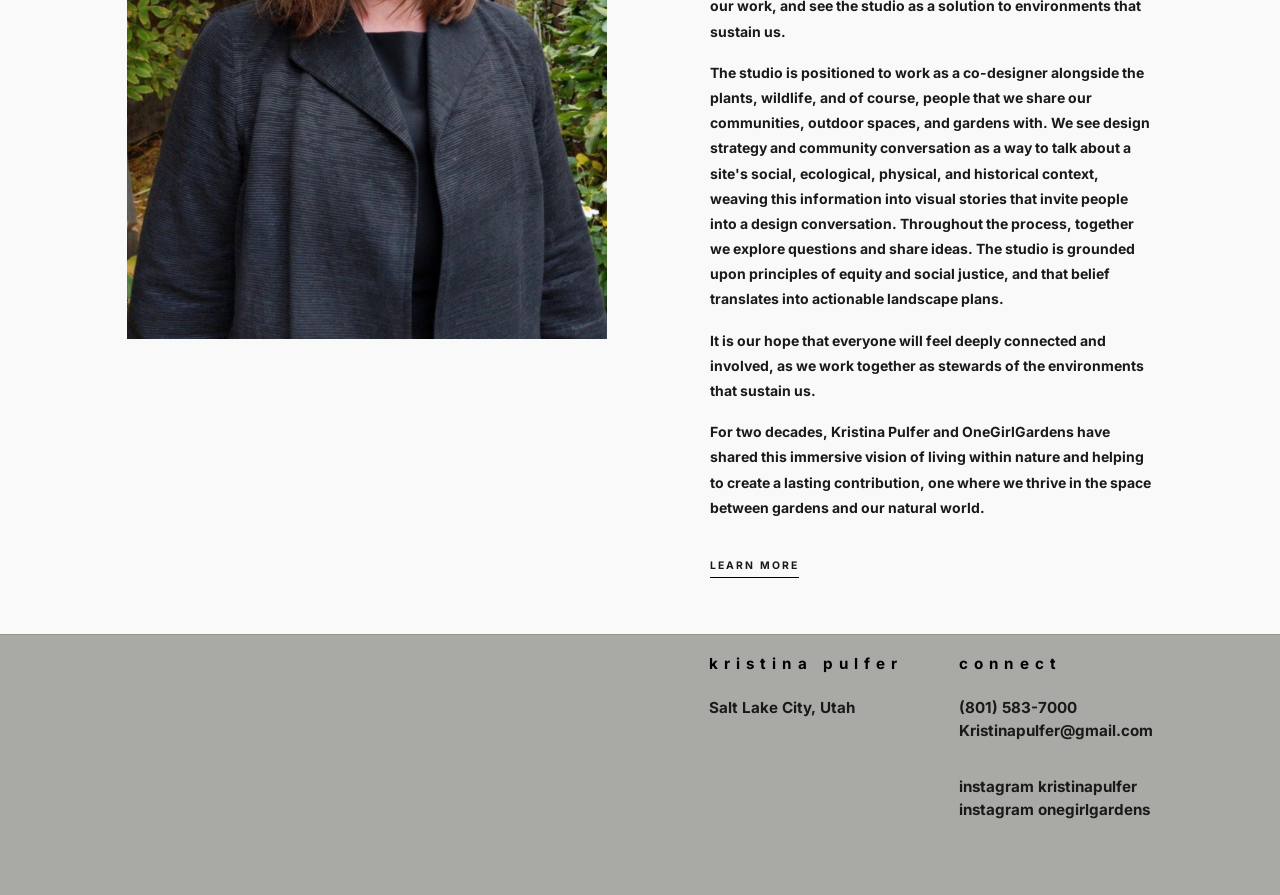
==== commit 9077829d: "Fix broken inline font-family causing serif fallback on prev/next links Netlify's HTML post-processi" ====
--- a/index.html
+++ b/index.html
@@ -128,7 +128,7 @@
         <p>The studio is positioned to work as a co-designer alongside the plants, wildlife, and of course, people that we share our communities, outdoor spaces, and gardens with. We see design strategy and community conversation as a way to talk about a site's social, ecological, physical, and historical context, weaving this information into visual stories that invite people into a design conversation. Throughout the process, together we explore questions and share ideas. The studio is grounded upon principles of equity and social justice, and that belief translates into actionable landscape plans.</p>
         <p>It is our hope that everyone will feel deeply connected and involved, as we work together as stewards of the environments that sustain us.</p>
         <p>For two decades, Kristina Pulfer and OneGirlGardens have shared this immersive vision of living within nature and helping to create a lasting contribution, one where we thrive in the space between gardens and our natural world.</p>
-        <a href="about.html" style="display:inline-block; margin-top:1.4rem; font-family:'Inter',sans-serif; font-size:0.65rem; letter-spacing:0.2em; text-transform:uppercase; border-bottom:1px solid var(--brown); padding-bottom:2px;">Learn More</a>
+        <a href="about.html" style="display:inline-block; margin-top:1.4rem; font-family:Inter,sans-serif; font-size:0.65rem; letter-spacing:0.2em; text-transform:uppercase; border-bottom:1px solid var(--brown); padding-bottom:2px;">Learn More</a>
       </div>
     </div>
   </div>
--- a/css/style.css
+++ b/css/style.css
@@ -90,7 +90,7 @@
 .site-header .container {
   display: flex;
   flex-direction: row;
-  align-items: flex-start;
+  align-items: center;
   justify-content: space-between;
   height: auto;
   max-width: none;
@@ -277,7 +277,7 @@
 }
 
 /* ---------- Homepage hero (stacked) ---------- */
-.hero-frame { padding: 12px; }
+.hero-frame { padding: 0 12px; }
 .home-hero { position: relative; width: 100%; height: 87vh; min-height: 520px; overflow: hidden; margin-top: 0; margin-bottom: 0; }
 .home-hero .hero-slide {
   position: absolute; inset: 0; z-index: 0;
